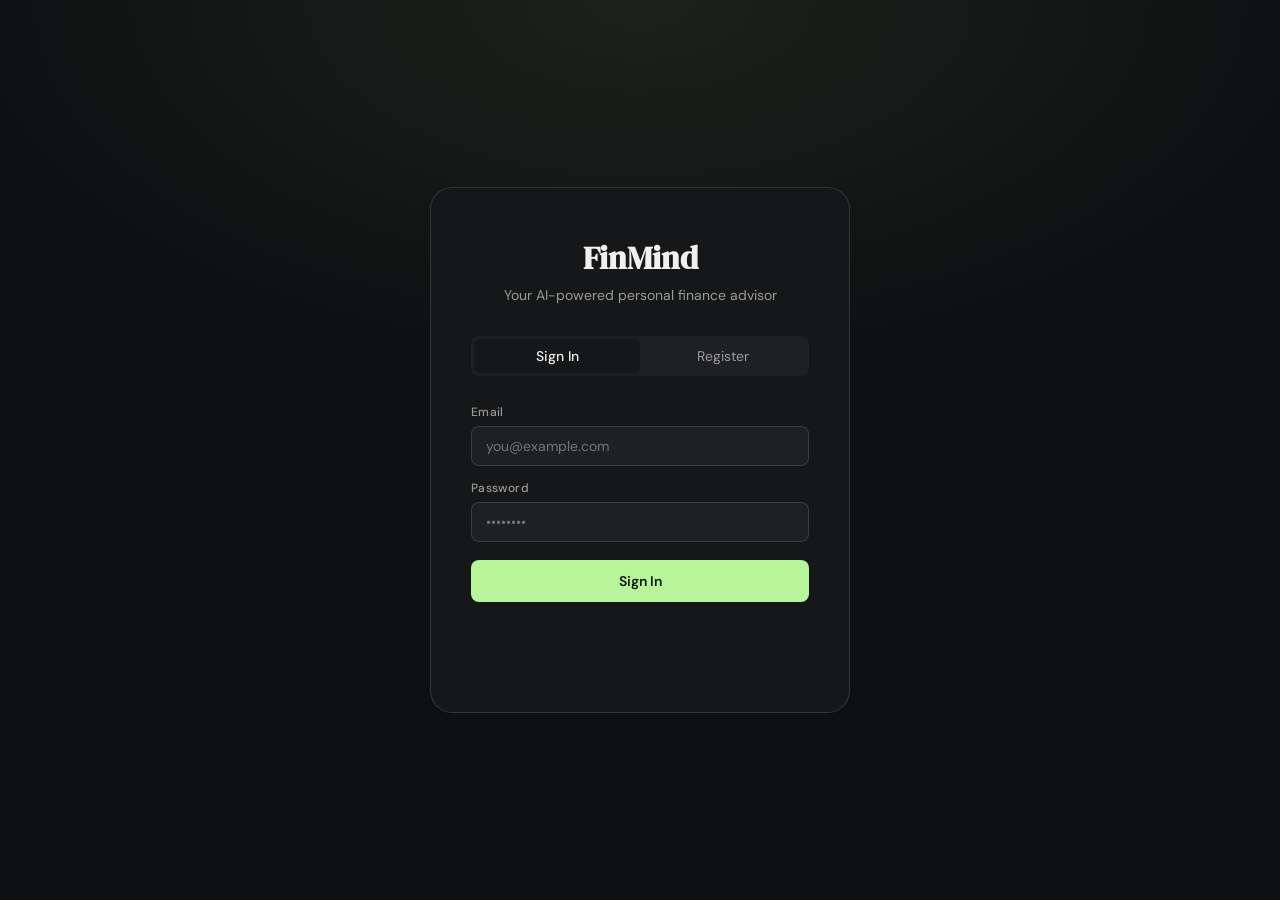
==== FinMind.html @ e47257cd "Add files via upload FinMind" ====
<!DOCTYPE html>
<html lang="en">
<head>
<meta charset="UTF-8"/>
<meta name="viewport" content="width=device-width,initial-scale=1.0"/>
<title>FinMind — AI Finance Advisor</title>
<link href="https://fonts.googleapis.com/css2?family=DM+Serif+Display&family=DM+Sans:wght@300;400;500;600&display=swap" rel="stylesheet"/>
<link rel="stylesheet" href="FinMind.css"/>

</head>
<body>

<!-- ── AUTH ── -->
<div id="auth-screen">
  <div class="auth-card">
    <h1>FinMind</h1>
    <p>Your AI-powered personal finance advisor</p>
    <div class="tab-row">
      <button class="tab-btn active" onclick="switchTab('login')">Sign In</button>
      <button class="tab-btn" onclick="switchTab('register')">Register</button>
    </div>
    <div id="login-form">
      <div class="field"><label>Email</label><input type="email" id="login-email" placeholder="you@example.com"/></div>
      <div class="field"><label>Password</label><input type="password" id="login-pass" placeholder="••••••••"/></div>
      <button class="btn-primary" onclick="doLogin()">Sign In</button>
    </div>
    <div id="register-form" style="display:none">
      <div class="field"><label>Full Name</label><input type="text" id="reg-name" placeholder="Your Name"/></div>
      <div class="field"><label>Email</label><input type="email" id="reg-email" placeholder="you@example.com"/></div>
      <div class="field"><label>Password</label><input type="password" id="reg-pass" placeholder="Min 6 characters"/></div>
      <button class="btn-primary" onclick="doRegister()">Create Account</button>
    </div>
    <p class="auth-msg" id="auth-msg"></p>
  </div>
</div>

<!-- ── INCOME SETUP OVERLAY ── -->
<div id="income-setup">
  <div class="setup-card">
    <span class="step-tag" id="setup-tag">GETTING STARTED</span>
    <h2 id="setup-title">What's your monthly income?</h2>
    <p class="sub" id="setup-sub">This is the foundation of your budget. FinMind will use this to track how much you've spent and how much you have left each month.</p>
    <div class="income-input-wrap">
      <span class="income-currency-tag" id="setup-cur-tag">UGX</span>
      <input type="number" id="setup-income-val" placeholder="e.g. 2,500,000" min="1" step="1"/>
    </div>
    <p class="setup-err" id="setup-err"></p>
    <p style="font-size:12px;color:var(--text3);margin-bottom:12px;text-align:left">Income source (optional)</p>
    <div class="income-sources">
      <div class="src-chip" onclick="toggleSrc(this)">💼 Salary</div>
      <div class="src-chip" onclick="toggleSrc(this)">💻 Freelance</div>
      <div class="src-chip" onclick="toggleSrc(this)">🏪 Business</div>
      <div class="src-chip" onclick="toggleSrc(this)">📈 Investments</div>
      <div class="src-chip" onclick="toggleSrc(this)">🎓 Stipend</div>
      <div class="src-chip" onclick="toggleSrc(this)">🤝 Side Hustle</div>
    </div>
    <button class="btn-setup" onclick="saveIncome()">Set My Monthly Income →</button>
    <button class="btn-skip" id="setup-skip-btn" onclick="skipIncome()">Skip for now</button>
  </div>
</div>

<!-- ── CURRENCY MODAL ── -->
<div class="modal-overlay" id="currency-modal">
  <div class="modal">
    <div class="modal-head"><h2>Choose Your Currency</h2><p>All amounts across the app will update instantly</p></div>
    <div class="modal-search"><input type="text" id="currency-search" placeholder="Search currency or country..." oninput="filterCurrencies()"/></div>
    <div class="currency-list" id="currency-list"></div>
    <div class="modal-foot">
      <button class="btn-cancel" onclick="closeCurrencyModal()">Cancel</button>
      <button class="btn-save" onclick="saveCurrency()">Apply</button>
    </div>
  </div>
</div>

<!-- ── MAIN APP ── -->
<div id="app">
  <header>
    <div class="logo">FinMind</div>
    <nav class="nav">
      <button class="nav-btn active" onclick="showPage('dashboard',this)">Dashboard</button>
      <button class="nav-btn" onclick="showPage('transactions',this)">Transactions</button>
      <button class="nav-btn" onclick="showPage('budget',this)">Budget</button>
      <button class="nav-btn" onclick="showPage('ai',this)">AI Advisor</button>
    </nav>
    <div class="header-right">
      <div class="currency-badge" onclick="openCurrencyModal()" title="Change currency">
        <span class="sym" id="header-currency-sym">UGX</span>
        <span style="font-size:11px">▾</span>
      </div>
      <div class="user-pill">
        <div class="avatar" id="user-avatar">?</div>
        <span class="user-name" id="user-display">User</span>
        <button id="logout-btn" onclick="doLogout()">Sign out</button>
      </div>
    </div>
  </header>
  <main>

    <!-- DASHBOARD -->
    <div class="page active" id="page-dashboard">
      <div class="page-title">Overview</div>
      <div class="page-sub" id="dash-greeting">Welcome back!</div>

      <!-- Income banner -->
      <div id="income-banner-set" class="income-banner" style="display:none">
        <div class="income-banner-left">
          <div class="income-icon">💰</div>
          <div>
            <div class="income-label">Monthly Income</div>
            <div class="income-value" id="banner-income-val">—</div>
            <div class="income-source-tag" id="banner-income-src"></div>
          </div>
        </div>
        <div class="income-banner-right">
          <div class="income-remaining">
            <div class="income-remaining-label">Remaining this month</div>
            <div class="income-remaining-val ok" id="banner-remaining">—</div>
          </div>
          <button class="edit-income-btn" onclick="openEditIncome()">✏️ Edit Income</button>
        </div>
      </div>
      <div id="income-banner-missing" class="no-income-banner" style="display:none">
        <p>💡 Set your monthly income to get personalized budgeting advice</p>
        <button onclick="openEditIncome()">Set Income</button>
      </div>

      <div class="stats-grid">
        <div class="stat-card">
          <div class="stat-label">Balance</div>
          <div class="stat-value green" id="stat-balance">—</div>
          <div class="stat-change">Income − Expenses</div>
        </div>
        <div class="stat-card">
          <div class="stat-label">Total Expenses</div>
          <div class="stat-value red" id="stat-expense">—</div>
          <div class="stat-change" id="stat-expense-count">0 transactions</div>
        </div>
        <div class="stat-card">
          <div class="stat-label">Savings Rate</div>
          <div class="stat-value yellow" id="stat-savings">0%</div>
          <div class="stat-change">Of monthly income</div>
        </div>
        <div class="stat-card">
          <div class="stat-label">Transactions</div>
          <div class="stat-value" id="stat-txn-count">0</div>
          <div class="stat-change">Total recorded</div>
        </div>
      </div>

      <div class="two-col">
        <div class="card">
          <div class="card-title">Spending by Category</div>
          <div class="bar-chart" id="category-bars"><div class="empty-state">No expense data yet</div></div>
        </div>
        <div class="card">
          <div class="card-title">Recent Transactions</div>
          <div class="txn-list" id="recent-list"><div class="empty-state">No transactions yet</div></div>
        </div>
      </div>
    </div>

    <!-- TRANSACTIONS -->
    <div class="page" id="page-transactions">
      <div class="page-title">Transactions</div>
      <div class="page-sub">Record your expenses (your income is set separately)</div>
      <div class="txn-form-card">
        <div class="form-row">
          <div class="form-group"><label>Description</label><input type="text" id="txn-desc" placeholder="e.g. Grocery shopping"/></div>
          <div class="form-group"><label>Amount (<span class="cur-label">UGX</span>)</label><input type="number" id="txn-amount" placeholder="0" min="0" step="1"/></div>
          <div class="form-group"><label>Category</label>
            <select id="txn-cat">
              <option>Food</option><option>Transport</option><option>Housing</option>
              <option>Health</option><option>Entertainment</option><option>Shopping</option>
              <option>Education</option><option>Utilities</option><option>Other</option>
            </select>
          </div>
          <div class="form-group"><label>Type</label>
            <select id="txn-type"><option value="expense">Expense</option><option value="income">Other Income</option></select>
          </div>
          <button class="btn-add" onclick="addTransaction()">+ Add</button>
        </div>
      </div>
      <div class="filter-row">
        <span style="font-size:12px;color:var(--text3);">Filter:</span>
        <div class="filter-chip active" onclick="filterTxns('all',this)">All</div>
        <div class="filter-chip" onclick="filterTxns('income',this)">Other Income</div>
        <div class="filter-chip" onclick="filterTxns('expense',this)">Expenses</div>
      </div>
      <div class="card">
        <table class="txn-table">
          <thead><tr><th>Description</th><th>Category</th><th>Type</th><th>Amount</th><th>Date</th><th></th></tr></thead>
          <tbody id="txn-tbody"><tr><td colspan="6" style="text-align:center;color:var(--text3);padding:32px">No transactions yet</td></tr></tbody>
        </table>
      </div>
    </div>

    <!-- BUDGET -->
    <div class="page" id="page-budget">
      <div class="page-title">Budget Goals</div>
      <div class="page-sub">Set monthly spending limits per category</div>
      <div class="card" style="margin-bottom:24px;max-width:500px">
        <div class="card-title">Set Budget Limit</div>
        <div style="display:flex;gap:10px;align-items:flex-end">
          <div class="form-group" style="flex:1"><label>Category</label>
            <select id="budget-cat">
              <option>Food</option><option>Transport</option><option>Housing</option>
              <option>Health</option><option>Entertainment</option><option>Shopping</option>
              <option>Education</option><option>Utilities</option><option>Other</option>
            </select>
          </div>
          <div class="form-group" style="flex:1"><label>Monthly Limit (<span class="cur-label">UGX</span>)</label>
            <input type="number" id="budget-limit" placeholder="e.g. 500000" min="1"/>
          </div>
          <button class="btn-add" onclick="setBudget()">Set</button>
        </div>
      </div>
      <div class="budget-grid" id="budget-grid">
        <div style="color:var(--text3);font-size:13px;grid-column:1/-1">No budgets set yet.</div>
      </div>
    </div>

    <!-- AI -->
    <div class="page" id="page-ai">
      <div class="page-title">AI Advisor</div>
      <div class="page-sub">Personalized financial advice powered by Claude AI</div>
      <div class="chat-layout">
        <div class="chat-main">
          <div class="chat-messages" id="chat-messages">
            <div class="msg ai">
              <div class="msg-bubble">👋 Hi! I'm your FinMind AI Advisor. I have access to your real financial data — your income, expenses, savings rate, and budget status — and I'll give you advice based on your actual numbers. Ask me anything!</div>
              <div class="msg-time">Now</div>
            </div>
          </div>
          <div class="chat-input-row">
            <input type="text" id="chat-input" placeholder="Ask your AI advisor..." onkeydown="if(event.key==='Enter')sendChat()"/>
            <button class="send-btn" id="send-btn" onclick="sendChat()">Send</button>
          </div>
        </div>
        <div class="chat-sidebar">
          <div class="card" style="padding:16px">
            <div class="card-title" style="margin-bottom:12px">Quick Questions</div>
            <div class="quick-btns">
              <button class="quick-btn" onclick="askQuick(this)">How is my spending this month?</button>
              <button class="quick-btn" onclick="askQuick(this)">Where am I overspending?</button>
              <button class="quick-btn" onclick="askQuick(this)">Give me tips to save more</button>
              <button class="quick-btn" onclick="askQuick(this)">Am I on track with my budgets?</button>
              <button class="quick-btn" onclick="askQuick(this)">What's my financial health score?</button>
              <button class="quick-btn" onclick="askQuick(this)">How much should I be saving?</button>
            </div>
          </div>
          <div class="card" style="padding:16px">
            <div class="card-title" style="margin-bottom:8px;font-size:13px">Your Summary</div>
            <div id="ai-summary" style="font-size:12px;color:var(--text2);line-height:1.8">Loading...</div>
          </div>
        </div>
      </div>
    </div>
  </main>
</div>
<script src="FinMind.js"></script>
</body>
</html>
---- FinMind.css ----
:root{
  --bg:#0e0f11;--bg2:#161719;--bg3:#1e2023;
  --border:rgba(255,255,255,0.07);--border2:rgba(255,255,255,0.13);
  --text:#f0f0ee;--text2:#9a9a96;--text3:#5e5e5a;
  --accent:#b8f59a;--accent2:#7ee35a;--accent-dim:rgba(184,245,154,0.12);
  --danger:#f97066;--danger-dim:rgba(249,112,102,0.12);
  --warn:#fbbf24;--info:#7eb8f7;--radius:14px;--radius-sm:8px;
}
*{box-sizing:border-box;margin:0;padding:0;}
body{font-family:'DM Sans',sans-serif;background:var(--bg);color:var(--text);min-height:100vh;}

/* ── AUTH ── */
#auth-screen{min-height:100vh;display:flex;align-items:center;justify-content:center;background:radial-gradient(ellipse 80% 60% at 50% 0%,rgba(184,245,154,0.08) 0%,transparent 70%);}
.auth-card{width:420px;background:var(--bg2);border:1px solid var(--border2);border-radius:22px;padding:48px 40px;text-align:center;}
.auth-card h1{font-family:'DM Serif Display',serif;font-size:32px;margin-bottom:6px;}
.auth-card>p{color:var(--text2);font-size:14px;margin-bottom:32px;}
.tab-row{display:flex;background:var(--bg3);border-radius:var(--radius-sm);padding:3px;margin-bottom:28px;}
.tab-btn{flex:1;padding:8px;border:none;background:transparent;color:var(--text2);font-family:inherit;font-size:14px;border-radius:6px;cursor:pointer;transition:all .2s;}
.tab-btn.active{background:var(--bg2);color:var(--text);font-weight:500;}
.field{margin-bottom:14px;text-align:left;}
.field label{display:block;font-size:12px;color:var(--text2);margin-bottom:6px;font-weight:500;letter-spacing:.03em;}
.field input{width:100%;background:var(--bg3);border:1px solid var(--border2);border-radius:var(--radius-sm);color:var(--text);font-family:inherit;font-size:14px;padding:10px 14px;outline:none;transition:border-color .2s;}
.field input:focus{border-color:var(--accent);}
.btn-primary{width:100%;padding:12px;background:var(--accent);color:#0e1a09;font-family:inherit;font-size:14px;font-weight:600;border:none;border-radius:var(--radius-sm);cursor:pointer;transition:opacity .2s;margin-top:4px;}
.btn-primary:hover{opacity:.88;}
.auth-msg{margin-top:12px;font-size:13px;color:var(--danger);min-height:18px;}

/* ── INCOME SETUP OVERLAY ── */
#income-setup{display:none;position:fixed;inset:0;background:rgba(0,0,0,0.85);z-index:2000;align-items:center;justify-content:center;backdrop-filter:blur(4px);}
#income-setup.open{display:flex;}
.setup-card{width:460px;background:var(--bg2);border:1px solid var(--border2);border-radius:24px;padding:44px 40px;text-align:center;}
.setup-card .step-tag{display:inline-block;background:var(--accent-dim);color:var(--accent);font-size:11px;font-weight:600;letter-spacing:.08em;padding:4px 12px;border-radius:20px;margin-bottom:20px;}
.setup-card h2{font-family:'DM Serif Display',serif;font-size:26px;margin-bottom:10px;}
.setup-card .sub{color:var(--text2);font-size:14px;line-height:1.6;margin-bottom:28px;}
.income-input-wrap{position:relative;margin-bottom:10px;}
.income-currency-tag{position:absolute;left:14px;top:50%;transform:translateY(-50%);font-size:13px;font-weight:600;color:var(--accent);pointer-events:none;}
.income-input-wrap input{width:100%;background:var(--bg3);border:1px solid var(--border2);border-radius:var(--radius-sm);color:var(--text);font-family:'DM Sans',sans-serif;font-size:20px;font-weight:300;padding:14px 14px 14px 58px;outline:none;transition:border-color .2s;}
.income-input-wrap input:focus{border-color:var(--accent);}
.income-sources{display:flex;flex-wrap:wrap;gap:8px;justify-content:center;margin:18px 0 24px;}
.src-chip{padding:7px 14px;background:var(--bg3);border:1px solid var(--border);border-radius:20px;font-size:12px;color:var(--text2);cursor:pointer;transition:all .2s;}
.src-chip.active{background:var(--accent-dim);border-color:var(--accent);color:var(--accent);}
.setup-note{font-size:12px;color:var(--text3);margin-bottom:20px;}
.btn-setup{width:100%;padding:14px;background:var(--accent);color:#0e1a09;font-family:inherit;font-size:15px;font-weight:600;border:none;border-radius:var(--radius-sm);cursor:pointer;transition:opacity .2s;}
.btn-setup:hover{opacity:.88;}
.btn-skip{background:none;border:none;color:var(--text3);font-family:inherit;font-size:13px;cursor:pointer;margin-top:14px;display:block;width:100%;transition:color .2s;}
.btn-skip:hover{color:var(--text2);}
.setup-err{font-size:13px;color:var(--danger);margin-bottom:10px;min-height:18px;}

/* ── APP SHELL ── */
#app{display:none;flex-direction:column;min-height:100vh;}
header{display:flex;align-items:center;justify-content:space-between;padding:0 32px;height:60px;border-bottom:1px solid var(--border);background:var(--bg);position:sticky;top:0;z-index:100;}
.logo{font-family:'DM Serif Display',serif;font-size:22px;color:var(--accent);}
.nav{display:flex;gap:4px;}
.nav-btn{padding:7px 16px;border-radius:var(--radius-sm);border:none;background:transparent;color:var(--text2);font-family:inherit;font-size:13px;cursor:pointer;transition:all .2s;}
.nav-btn.active,.nav-btn:hover{background:var(--bg3);color:var(--text);}
.nav-btn.active{color:var(--accent);}
.header-right{display:flex;align-items:center;gap:10px;}
.currency-badge{display:flex;align-items:center;gap:6px;background:var(--bg3);border:1px solid var(--border2);border-radius:20px;padding:5px 12px;cursor:pointer;transition:all .2s;font-size:13px;color:var(--text2);}
.currency-badge:hover{border-color:var(--accent);color:var(--accent);}
.currency-badge .sym{font-size:15px;font-weight:600;color:var(--accent);}
.user-pill{display:flex;align-items:center;gap:8px;background:var(--bg3);border-radius:20px;padding:6px 14px 6px 10px;}
.avatar{width:26px;height:26px;border-radius:50%;background:var(--accent-dim);border:1px solid var(--accent);display:flex;align-items:center;justify-content:center;font-size:11px;font-weight:600;color:var(--accent);}
.user-name{font-size:13px;color:var(--text2);}
#logout-btn{background:none;border:none;color:var(--text3);font-size:12px;cursor:pointer;margin-left:4px;transition:color .2s;}
#logout-btn:hover{color:var(--danger);}
main{flex:1;padding:32px;max-width:1200px;margin:0 auto;width:100%;}

/* ── MODALS ── */
.modal-overlay{display:none;position:fixed;inset:0;background:rgba(0,0,0,0.7);z-index:1000;align-items:center;justify-content:center;}
.modal-overlay.open{display:flex;}
.modal{background:var(--bg2);border:1px solid var(--border2);border-radius:20px;width:480px;max-height:80vh;display:flex;flex-direction:column;overflow:hidden;}
.modal-head{padding:22px 24px 16px;border-bottom:1px solid var(--border);}
.modal-head h2{font-size:18px;font-weight:500;margin-bottom:4px;}
.modal-head p{font-size:13px;color:var(--text2);}
.modal-search{padding:14px 20px;border-bottom:1px solid var(--border);}
.modal-search input{width:100%;background:var(--bg3);border:1px solid var(--border2);border-radius:var(--radius-sm);color:var(--text);font-family:inherit;font-size:14px;padding:9px 14px;outline:none;}
.modal-search input:focus{border-color:var(--accent);}
.currency-list{overflow-y:auto;flex:1;padding:8px;}
.currency-opt{display:flex;align-items:center;gap:12px;padding:11px 14px;border-radius:var(--radius-sm);cursor:pointer;transition:background .15s;}
.currency-opt:hover{background:var(--bg3);}
.currency-opt.selected{background:var(--accent-dim);border:1px solid rgba(184,245,154,0.25);}
.c-sym{width:40px;text-align:center;font-size:16px;flex-shrink:0;}
.c-info{flex:1;}
.c-code{font-size:13px;font-weight:500;color:var(--text);}
.c-name{font-size:12px;color:var(--text3);}
.c-check{color:var(--accent);font-size:16px;opacity:0;}
.currency-opt.selected .c-check{opacity:1;}
.modal-foot{padding:16px 20px;border-top:1px solid var(--border);display:flex;justify-content:flex-end;gap:10px;}
.btn-cancel{background:transparent;border:1px solid var(--border2);color:var(--text2);font-family:inherit;font-size:13px;padding:9px 20px;border-radius:var(--radius-sm);cursor:pointer;}
.btn-save{background:var(--accent);color:#0e1a09;border:none;font-family:inherit;font-size:13px;font-weight:600;padding:9px 22px;border-radius:var(--radius-sm);cursor:pointer;}
::-webkit-scrollbar{width:5px;}
::-webkit-scrollbar-track{background:transparent;}
::-webkit-scrollbar-thumb{background:var(--bg3);border-radius:3px;}

/* ── PAGES ── */
.page{display:none;}
.page.active{display:block;}
.page-title{font-family:'DM Serif Display',serif;font-size:28px;margin-bottom:6px;}
.page-sub{color:var(--text2);font-size:14px;margin-bottom:28px;}

/* ── INCOME BANNER ── */
.income-banner{background:var(--bg2);border:1px solid var(--border);border-radius:var(--radius);padding:18px 24px;margin-bottom:20px;display:flex;align-items:center;justify-content:space-between;gap:16px;}
.income-banner-left{display:flex;align-items:center;gap:14px;}
.income-icon{width:42px;height:42px;border-radius:10px;background:var(--accent-dim);display:flex;align-items:center;justify-content:center;font-size:20px;flex-shrink:0;}
.income-label{font-size:12px;color:var(--text3);text-transform:uppercase;letter-spacing:.06em;margin-bottom:3px;}
.income-value{font-size:22px;font-weight:300;color:var(--accent2);}
.income-source-tag{display:inline-block;background:var(--bg3);border-radius:20px;font-size:11px;color:var(--text3);padding:2px 10px;margin-top:4px;}
.income-banner-right{display:flex;align-items:center;gap:10px;flex-shrink:0;}
.income-remaining{text-align:right;}
.income-remaining-label{font-size:11px;color:var(--text3);margin-bottom:2px;}
.income-remaining-val{font-size:18px;font-weight:400;}
.income-remaining-val.ok{color:var(--accent2);}
.income-remaining-val.warn{color:var(--warn);}
.income-remaining-val.danger{color:var(--danger);}
.edit-income-btn{background:var(--bg3);border:1px solid var(--border2);color:var(--text2);font-family:inherit;font-size:12px;padding:7px 14px;border-radius:var(--radius-sm);cursor:pointer;transition:all .2s;white-space:nowrap;}
.edit-income-btn:hover{border-color:var(--accent);color:var(--accent);}
.no-income-banner{background:var(--accent-dim);border:1px solid rgba(184,245,154,0.25);border-radius:var(--radius);padding:16px 22px;margin-bottom:20px;display:flex;align-items:center;justify-content:space-between;}
.no-income-banner p{font-size:14px;color:var(--accent);}
.no-income-banner button{background:var(--accent);color:#0e1a09;border:none;font-family:inherit;font-size:13px;font-weight:600;padding:8px 18px;border-radius:var(--radius-sm);cursor:pointer;}

/* ── STATS ── */
.stats-grid{display:grid;grid-template-columns:repeat(4,1fr);gap:16px;margin-bottom:28px;}
.stat-card{background:var(--bg2);border:1px solid var(--border);border-radius:var(--radius);padding:20px 22px;}
.stat-label{font-size:12px;color:var(--text3);text-transform:uppercase;letter-spacing:.06em;margin-bottom:10px;}
.stat-value{font-size:22px;font-weight:300;color:var(--text);}
.stat-value.green{color:var(--accent2);}
.stat-value.red{color:var(--danger);}
.stat-value.yellow{color:var(--warn);}
.stat-change{font-size:12px;color:var(--text3);margin-top:4px;}
.two-col{display:grid;grid-template-columns:1fr 340px;gap:20px;}
.card{background:var(--bg2);border:1px solid var(--border);border-radius:var(--radius);padding:22px 24px;}
.card-title{font-size:15px;font-weight:500;margin-bottom:18px;}
.bar-chart{display:flex;flex-direction:column;gap:10px;}
.bar-row{display:flex;align-items:center;gap:10px;}
.bar-row .label{width:90px;color:var(--text2);text-align:right;flex-shrink:0;font-size:12px;}
.bar-track{flex:1;background:var(--bg3);border-radius:4px;height:8px;overflow:hidden;}
.bar-fill{height:100%;border-radius:4px;transition:width .6s ease;}
.bar-row .amt{width:110px;text-align:right;color:var(--text2);font-size:12px;flex-shrink:0;}
.txn-list{display:flex;flex-direction:column;gap:8px;}
.txn-item{display:flex;align-items:center;gap:12px;padding:10px 12px;background:var(--bg3);border-radius:var(--radius-sm);}
.txn-icon{width:34px;height:34px;border-radius:8px;display:flex;align-items:center;justify-content:center;font-size:16px;flex-shrink:0;}
.txn-info{flex:1;min-width:0;}
.txn-name{font-size:13px;font-weight:500;white-space:nowrap;overflow:hidden;text-overflow:ellipsis;}
.txn-date{font-size:11px;color:var(--text3);}
.txn-amount{font-size:14px;font-weight:500;flex-shrink:0;}
.txn-amount.inc{color:var(--accent2);}
.txn-amount.exp{color:var(--danger);}
.empty-state{text-align:center;color:var(--text3);font-size:13px;padding:32px 0;}

/* ── TRANSACTIONS ── */
.txn-form-card{background:var(--bg2);border:1px solid var(--border);border-radius:var(--radius);padding:24px;margin-bottom:24px;}
.form-row{display:grid;grid-template-columns:1fr 1fr 1fr 1fr auto;gap:12px;align-items:end;}
.form-group label{display:block;font-size:12px;color:var(--text2);margin-bottom:6px;font-weight:500;}
.form-group input,.form-group select{width:100%;background:var(--bg3);border:1px solid var(--border2);border-radius:var(--radius-sm);color:var(--text);font-family:inherit;font-size:13px;padding:9px 12px;outline:none;transition:border-color .2s;}
.form-group input:focus,.form-group select:focus{border-color:var(--accent);}
.form-group select option{background:var(--bg3);}
.btn-add{background:var(--accent);color:#0e1a09;border:none;border-radius:var(--radius-sm);font-family:inherit;font-size:13px;font-weight:600;padding:10px 20px;cursor:pointer;white-space:nowrap;}
.filter-row{display:flex;gap:10px;margin-bottom:16px;flex-wrap:wrap;align-items:center;}
.filter-chip{padding:6px 14px;background:var(--bg3);border:1px solid var(--border);border-radius:20px;font-size:12px;color:var(--text2);cursor:pointer;transition:all .2s;}
.filter-chip.active{background:var(--accent-dim);border-color:var(--accent);color:var(--accent);}
.txn-table{width:100%;border-collapse:collapse;}
.txn-table th{font-size:11px;color:var(--text3);text-transform:uppercase;letter-spacing:.06em;padding:0 14px 12px;text-align:left;border-bottom:1px solid var(--border);}
.txn-table td{padding:12px 14px;font-size:13px;border-bottom:1px solid var(--border);color:var(--text);}
.txn-table tr:last-child td{border-bottom:none;}
.txn-table tr:hover td{background:var(--bg3);}
.badge{display:inline-block;padding:3px 10px;border-radius:20px;font-size:11px;font-weight:500;}
.badge.income{background:var(--accent-dim);color:var(--accent2);}
.badge.expense{background:var(--danger-dim);color:var(--danger);}
.del-btn{background:none;border:none;color:var(--text3);cursor:pointer;font-size:16px;transition:color .2s;padding:2px 6px;}
.del-btn:hover{color:var(--danger);}

/* ── BUDGET ── */
.budget-grid{display:grid;grid-template-columns:repeat(3,1fr);gap:16px;margin-bottom:24px;}
.budget-card{background:var(--bg2);border:1px solid var(--border);border-radius:var(--radius);padding:20px;}
.budget-cat{font-size:14px;font-weight:500;margin-bottom:4px;}
.budget-nums{font-size:12px;color:var(--text3);margin-bottom:10px;}
.progress-track{width:100%;height:6px;background:var(--bg3);border-radius:3px;overflow:hidden;margin-bottom:6px;}
.progress-fill{height:100%;border-radius:3px;transition:width .5s ease;}
.progress-pct{font-size:11px;color:var(--text3);}

/* ── AI CHAT ── */
.chat-layout{display:grid;grid-template-columns:1fr 280px;gap:20px;height:calc(100vh - 200px);}
.chat-main{display:flex;flex-direction:column;background:var(--bg2);border:1px solid var(--border);border-radius:var(--radius);overflow:hidden;}
.chat-messages{flex:1;overflow-y:auto;padding:24px;display:flex;flex-direction:column;gap:16px;}
.msg{max-width:85%;}
.msg.user{align-self:flex-end;}
.msg.ai{align-self:flex-start;}
.msg-bubble{padding:12px 16px;border-radius:14px;font-size:14px;line-height:1.6;}
.msg.user .msg-bubble{background:var(--accent-dim);border:1px solid rgba(184,245,154,0.2);border-bottom-right-radius:4px;}
.msg.ai .msg-bubble{background:var(--bg3);border:1px solid var(--border);border-bottom-left-radius:4px;}
.msg-time{font-size:10px;color:var(--text3);margin-top:4px;text-align:right;}
.msg.ai .msg-time{text-align:left;}
.chat-input-row{display:flex;gap:10px;padding:16px 20px;border-top:1px solid var(--border);}
.chat-input-row input{flex:1;background:var(--bg3);border:1px solid var(--border2);border-radius:var(--radius-sm);color:var(--text);font-family:inherit;font-size:14px;padding:10px 14px;outline:none;}
.chat-input-row input:focus{border-color:var(--accent);}
.send-btn{background:var(--accent);color:#0e1a09;border:none;border-radius:var(--radius-sm);font-family:inherit;font-size:13px;font-weight:600;padding:10px 18px;cursor:pointer;}
.send-btn:disabled{opacity:.4;cursor:not-allowed;}
.chat-sidebar{display:flex;flex-direction:column;gap:14px;}
.quick-btns{display:flex;flex-direction:column;gap:8px;}
.quick-btn{background:var(--bg2);border:1px solid var(--border);border-radius:var(--radius-sm);color:var(--text2);font-family:inherit;font-size:12px;padding:10px 12px;cursor:pointer;text-align:left;transition:all .2s;line-height:1.4;}
.quick-btn:hover{border-color:var(--accent);color:var(--accent);background:var(--accent-dim);}
.typing-dot{display:inline-block;width:6px;height:6px;background:var(--text3);border-radius:50%;animation:blink 1s infinite;}
.typing-dot:nth-child(2){animation-delay:.2s;}
.typing-dot:nth-child(3){animation-delay:.4s;}
@keyframes blink{0%,80%,100%{opacity:.2}40%{opacity:1}}
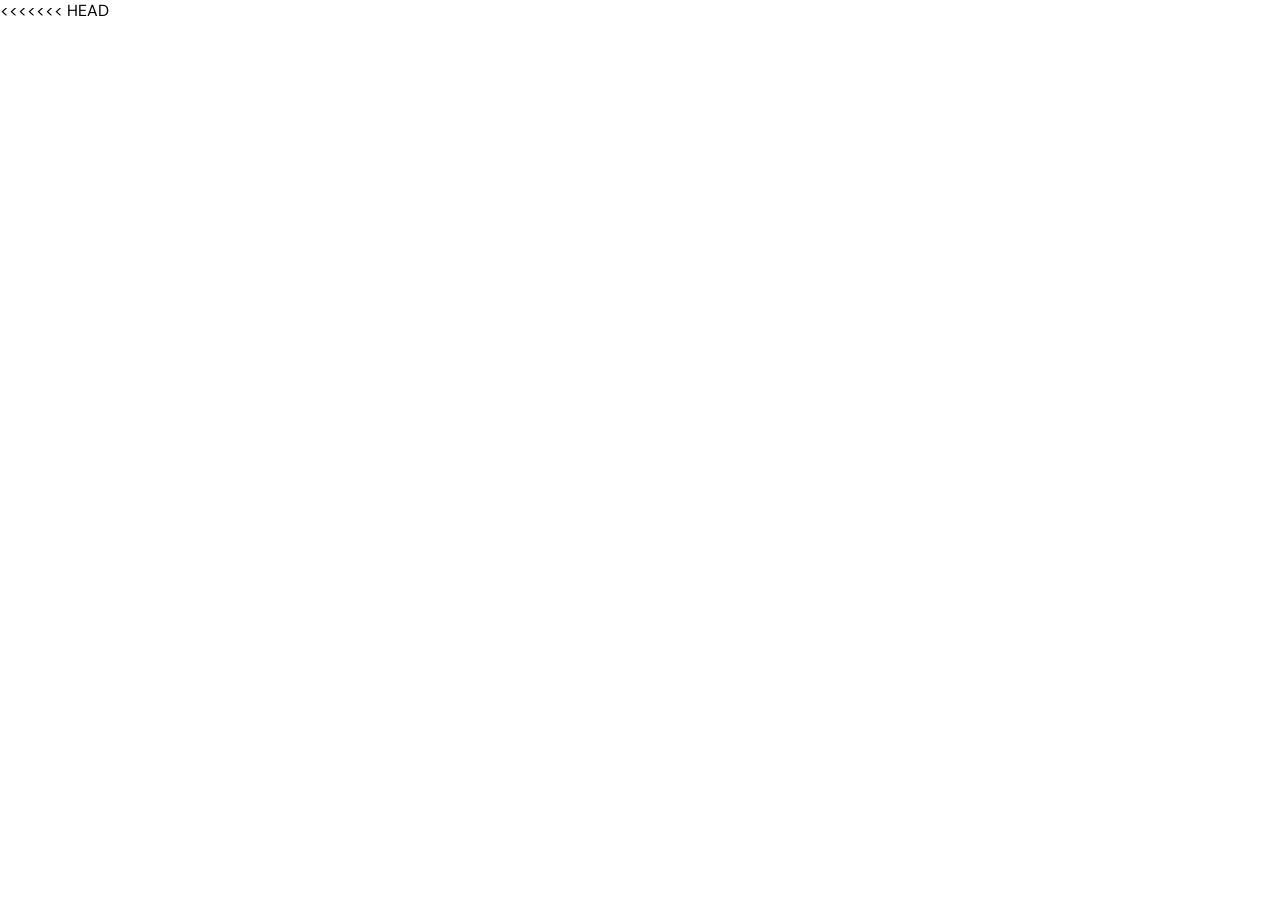
==== commit d8fc784b: "Update FinMind project files (API key removed)" ====
--- a/FinMind.html
+++ b/FinMind.html
@@ -11,7 +11,11 @@
 <body>
 
 <!-- ── AUTH ── -->
+<<<<<<< HEAD
+<div id="auth-screen" style="display:none;">
+=======
 <div id="auth-screen">
+>>>>>>> e47257cd32d8fe16978f8184b245dd29d1a7e4c9
   <div class="auth-card">
     <h1>FinMind</h1>
     <p>Your AI-powered personal finance advisor</p>
@@ -222,7 +226,11 @@
     <!-- AI -->
     <div class="page" id="page-ai">
       <div class="page-title">AI Advisor</div>
+<<<<<<< HEAD
+      <div class="page-sub">Personalized financial advice powered by NVIDIA Nemotron AI</div>
+=======
       <div class="page-sub">Personalized financial advice powered by Claude AI</div>
+>>>>>>> e47257cd32d8fe16978f8184b245dd29d1a7e4c9
       <div class="chat-layout">
         <div class="chat-main">
           <div class="chat-messages" id="chat-messages">
--- a/FinMind.css
+++ b/FinMind.css
@@ -1,205 +1,412 @@
-:root{
-  --bg:#0e0f11;--bg2:#161719;--bg3:#1e2023;
-  --border:rgba(255,255,255,0.07);--border2:rgba(255,255,255,0.13);
-  --text:#f0f0ee;--text2:#9a9a96;--text3:#5e5e5a;
-  --accent:#b8f59a;--accent2:#7ee35a;--accent-dim:rgba(184,245,154,0.12);
-  --danger:#f97066;--danger-dim:rgba(249,112,102,0.12);
-  --warn:#fbbf24;--info:#7eb8f7;--radius:14px;--radius-sm:8px;
-}
-*{box-sizing:border-box;margin:0;padding:0;}
-body{font-family:'DM Sans',sans-serif;background:var(--bg);color:var(--text);min-height:100vh;}
-
-/* ── AUTH ── */
-#auth-screen{min-height:100vh;display:flex;align-items:center;justify-content:center;background:radial-gradient(ellipse 80% 60% at 50% 0%,rgba(184,245,154,0.08) 0%,transparent 70%);}
-.auth-card{width:420px;background:var(--bg2);border:1px solid var(--border2);border-radius:22px;padding:48px 40px;text-align:center;}
-.auth-card h1{font-family:'DM Serif Display',serif;font-size:32px;margin-bottom:6px;}
-.auth-card>p{color:var(--text2);font-size:14px;margin-bottom:32px;}
-.tab-row{display:flex;background:var(--bg3);border-radius:var(--radius-sm);padding:3px;margin-bottom:28px;}
-.tab-btn{flex:1;padding:8px;border:none;background:transparent;color:var(--text2);font-family:inherit;font-size:14px;border-radius:6px;cursor:pointer;transition:all .2s;}
-.tab-btn.active{background:var(--bg2);color:var(--text);font-weight:500;}
-.field{margin-bottom:14px;text-align:left;}
-.field label{display:block;font-size:12px;color:var(--text2);margin-bottom:6px;font-weight:500;letter-spacing:.03em;}
-.field input{width:100%;background:var(--bg3);border:1px solid var(--border2);border-radius:var(--radius-sm);color:var(--text);font-family:inherit;font-size:14px;padding:10px 14px;outline:none;transition:border-color .2s;}
-.field input:focus{border-color:var(--accent);}
-.btn-primary{width:100%;padding:12px;background:var(--accent);color:#0e1a09;font-family:inherit;font-size:14px;font-weight:600;border:none;border-radius:var(--radius-sm);cursor:pointer;transition:opacity .2s;margin-top:4px;}
-.btn-primary:hover{opacity:.88;}
-.auth-msg{margin-top:12px;font-size:13px;color:var(--danger);min-height:18px;}
-
-/* ── INCOME SETUP OVERLAY ── */
-#income-setup{display:none;position:fixed;inset:0;background:rgba(0,0,0,0.85);z-index:2000;align-items:center;justify-content:center;backdrop-filter:blur(4px);}
-#income-setup.open{display:flex;}
-.setup-card{width:460px;background:var(--bg2);border:1px solid var(--border2);border-radius:24px;padding:44px 40px;text-align:center;}
-.setup-card .step-tag{display:inline-block;background:var(--accent-dim);color:var(--accent);font-size:11px;font-weight:600;letter-spacing:.08em;padding:4px 12px;border-radius:20px;margin-bottom:20px;}
-.setup-card h2{font-family:'DM Serif Display',serif;font-size:26px;margin-bottom:10px;}
-.setup-card .sub{color:var(--text2);font-size:14px;line-height:1.6;margin-bottom:28px;}
-.income-input-wrap{position:relative;margin-bottom:10px;}
-.income-currency-tag{position:absolute;left:14px;top:50%;transform:translateY(-50%);font-size:13px;font-weight:600;color:var(--accent);pointer-events:none;}
-.income-input-wrap input{width:100%;background:var(--bg3);border:1px solid var(--border2);border-radius:var(--radius-sm);color:var(--text);font-family:'DM Sans',sans-serif;font-size:20px;font-weight:300;padding:14px 14px 14px 58px;outline:none;transition:border-color .2s;}
-.income-input-wrap input:focus{border-color:var(--accent);}
-.income-sources{display:flex;flex-wrap:wrap;gap:8px;justify-content:center;margin:18px 0 24px;}
-.src-chip{padding:7px 14px;background:var(--bg3);border:1px solid var(--border);border-radius:20px;font-size:12px;color:var(--text2);cursor:pointer;transition:all .2s;}
-.src-chip.active{background:var(--accent-dim);border-color:var(--accent);color:var(--accent);}
-.setup-note{font-size:12px;color:var(--text3);margin-bottom:20px;}
-.btn-setup{width:100%;padding:14px;background:var(--accent);color:#0e1a09;font-family:inherit;font-size:15px;font-weight:600;border:none;border-radius:var(--radius-sm);cursor:pointer;transition:opacity .2s;}
-.btn-setup:hover{opacity:.88;}
-.btn-skip{background:none;border:none;color:var(--text3);font-family:inherit;font-size:13px;cursor:pointer;margin-top:14px;display:block;width:100%;transition:color .2s;}
-.btn-skip:hover{color:var(--text2);}
-.setup-err{font-size:13px;color:var(--danger);margin-bottom:10px;min-height:18px;}
-
-/* ── APP SHELL ── */
-#app{display:none;flex-direction:column;min-height:100vh;}
-header{display:flex;align-items:center;justify-content:space-between;padding:0 32px;height:60px;border-bottom:1px solid var(--border);background:var(--bg);position:sticky;top:0;z-index:100;}
-.logo{font-family:'DM Serif Display',serif;font-size:22px;color:var(--accent);}
-.nav{display:flex;gap:4px;}
-.nav-btn{padding:7px 16px;border-radius:var(--radius-sm);border:none;background:transparent;color:var(--text2);font-family:inherit;font-size:13px;cursor:pointer;transition:all .2s;}
-.nav-btn.active,.nav-btn:hover{background:var(--bg3);color:var(--text);}
-.nav-btn.active{color:var(--accent);}
-.header-right{display:flex;align-items:center;gap:10px;}
-.currency-badge{display:flex;align-items:center;gap:6px;background:var(--bg3);border:1px solid var(--border2);border-radius:20px;padding:5px 12px;cursor:pointer;transition:all .2s;font-size:13px;color:var(--text2);}
-.currency-badge:hover{border-color:var(--accent);color:var(--accent);}
-.currency-badge .sym{font-size:15px;font-weight:600;color:var(--accent);}
-.user-pill{display:flex;align-items:center;gap:8px;background:var(--bg3);border-radius:20px;padding:6px 14px 6px 10px;}
-.avatar{width:26px;height:26px;border-radius:50%;background:var(--accent-dim);border:1px solid var(--accent);display:flex;align-items:center;justify-content:center;font-size:11px;font-weight:600;color:var(--accent);}
-.user-name{font-size:13px;color:var(--text2);}
-#logout-btn{background:none;border:none;color:var(--text3);font-size:12px;cursor:pointer;margin-left:4px;transition:color .2s;}
-#logout-btn:hover{color:var(--danger);}
-main{flex:1;padding:32px;max-width:1200px;margin:0 auto;width:100%;}
-
-/* ── MODALS ── */
-.modal-overlay{display:none;position:fixed;inset:0;background:rgba(0,0,0,0.7);z-index:1000;align-items:center;justify-content:center;}
-.modal-overlay.open{display:flex;}
-.modal{background:var(--bg2);border:1px solid var(--border2);border-radius:20px;width:480px;max-height:80vh;display:flex;flex-direction:column;overflow:hidden;}
-.modal-head{padding:22px 24px 16px;border-bottom:1px solid var(--border);}
-.modal-head h2{font-size:18px;font-weight:500;margin-bottom:4px;}
-.modal-head p{font-size:13px;color:var(--text2);}
-.modal-search{padding:14px 20px;border-bottom:1px solid var(--border);}
-.modal-search input{width:100%;background:var(--bg3);border:1px solid var(--border2);border-radius:var(--radius-sm);color:var(--text);font-family:inherit;font-size:14px;padding:9px 14px;outline:none;}
-.modal-search input:focus{border-color:var(--accent);}
-.currency-list{overflow-y:auto;flex:1;padding:8px;}
-.currency-opt{display:flex;align-items:center;gap:12px;padding:11px 14px;border-radius:var(--radius-sm);cursor:pointer;transition:background .15s;}
-.currency-opt:hover{background:var(--bg3);}
-.currency-opt.selected{background:var(--accent-dim);border:1px solid rgba(184,245,154,0.25);}
-.c-sym{width:40px;text-align:center;font-size:16px;flex-shrink:0;}
-.c-info{flex:1;}
-.c-code{font-size:13px;font-weight:500;color:var(--text);}
-.c-name{font-size:12px;color:var(--text3);}
-.c-check{color:var(--accent);font-size:16px;opacity:0;}
-.currency-opt.selected .c-check{opacity:1;}
-.modal-foot{padding:16px 20px;border-top:1px solid var(--border);display:flex;justify-content:flex-end;gap:10px;}
-.btn-cancel{background:transparent;border:1px solid var(--border2);color:var(--text2);font-family:inherit;font-size:13px;padding:9px 20px;border-radius:var(--radius-sm);cursor:pointer;}
-.btn-save{background:var(--accent);color:#0e1a09;border:none;font-family:inherit;font-size:13px;font-weight:600;padding:9px 22px;border-radius:var(--radius-sm);cursor:pointer;}
-::-webkit-scrollbar{width:5px;}
-::-webkit-scrollbar-track{background:transparent;}
-::-webkit-scrollbar-thumb{background:var(--bg3);border-radius:3px;}
-
-/* ── PAGES ── */
-.page{display:none;}
-.page.active{display:block;}
-.page-title{font-family:'DM Serif Display',serif;font-size:28px;margin-bottom:6px;}
-.page-sub{color:var(--text2);font-size:14px;margin-bottom:28px;}
-
-/* ── INCOME BANNER ── */
-.income-banner{background:var(--bg2);border:1px solid var(--border);border-radius:var(--radius);padding:18px 24px;margin-bottom:20px;display:flex;align-items:center;justify-content:space-between;gap:16px;}
-.income-banner-left{display:flex;align-items:center;gap:14px;}
-.income-icon{width:42px;height:42px;border-radius:10px;background:var(--accent-dim);display:flex;align-items:center;justify-content:center;font-size:20px;flex-shrink:0;}
-.income-label{font-size:12px;color:var(--text3);text-transform:uppercase;letter-spacing:.06em;margin-bottom:3px;}
-.income-value{font-size:22px;font-weight:300;color:var(--accent2);}
-.income-source-tag{display:inline-block;background:var(--bg3);border-radius:20px;font-size:11px;color:var(--text3);padding:2px 10px;margin-top:4px;}
-.income-banner-right{display:flex;align-items:center;gap:10px;flex-shrink:0;}
-.income-remaining{text-align:right;}
-.income-remaining-label{font-size:11px;color:var(--text3);margin-bottom:2px;}
-.income-remaining-val{font-size:18px;font-weight:400;}
-.income-remaining-val.ok{color:var(--accent2);}
-.income-remaining-val.warn{color:var(--warn);}
-.income-remaining-val.danger{color:var(--danger);}
-.edit-income-btn{background:var(--bg3);border:1px solid var(--border2);color:var(--text2);font-family:inherit;font-size:12px;padding:7px 14px;border-radius:var(--radius-sm);cursor:pointer;transition:all .2s;white-space:nowrap;}
-.edit-income-btn:hover{border-color:var(--accent);color:var(--accent);}
-.no-income-banner{background:var(--accent-dim);border:1px solid rgba(184,245,154,0.25);border-radius:var(--radius);padding:16px 22px;margin-bottom:20px;display:flex;align-items:center;justify-content:space-between;}
-.no-income-banner p{font-size:14px;color:var(--accent);}
-.no-income-banner button{background:var(--accent);color:#0e1a09;border:none;font-family:inherit;font-size:13px;font-weight:600;padding:8px 18px;border-radius:var(--radius-sm);cursor:pointer;}
-
-/* ── STATS ── */
-.stats-grid{display:grid;grid-template-columns:repeat(4,1fr);gap:16px;margin-bottom:28px;}
-.stat-card{background:var(--bg2);border:1px solid var(--border);border-radius:var(--radius);padding:20px 22px;}
-.stat-label{font-size:12px;color:var(--text3);text-transform:uppercase;letter-spacing:.06em;margin-bottom:10px;}
-.stat-value{font-size:22px;font-weight:300;color:var(--text);}
-.stat-value.green{color:var(--accent2);}
-.stat-value.red{color:var(--danger);}
-.stat-value.yellow{color:var(--warn);}
-.stat-change{font-size:12px;color:var(--text3);margin-top:4px;}
-.two-col{display:grid;grid-template-columns:1fr 340px;gap:20px;}
-.card{background:var(--bg2);border:1px solid var(--border);border-radius:var(--radius);padding:22px 24px;}
-.card-title{font-size:15px;font-weight:500;margin-bottom:18px;}
-.bar-chart{display:flex;flex-direction:column;gap:10px;}
-.bar-row{display:flex;align-items:center;gap:10px;}
-.bar-row .label{width:90px;color:var(--text2);text-align:right;flex-shrink:0;font-size:12px;}
-.bar-track{flex:1;background:var(--bg3);border-radius:4px;height:8px;overflow:hidden;}
-.bar-fill{height:100%;border-radius:4px;transition:width .6s ease;}
-.bar-row .amt{width:110px;text-align:right;color:var(--text2);font-size:12px;flex-shrink:0;}
-.txn-list{display:flex;flex-direction:column;gap:8px;}
-.txn-item{display:flex;align-items:center;gap:12px;padding:10px 12px;background:var(--bg3);border-radius:var(--radius-sm);}
-.txn-icon{width:34px;height:34px;border-radius:8px;display:flex;align-items:center;justify-content:center;font-size:16px;flex-shrink:0;}
-.txn-info{flex:1;min-width:0;}
-.txn-name{font-size:13px;font-weight:500;white-space:nowrap;overflow:hidden;text-overflow:ellipsis;}
-.txn-date{font-size:11px;color:var(--text3);}
-.txn-amount{font-size:14px;font-weight:500;flex-shrink:0;}
-.txn-amount.inc{color:var(--accent2);}
-.txn-amount.exp{color:var(--danger);}
-.empty-state{text-align:center;color:var(--text3);font-size:13px;padding:32px 0;}
-
-/* ── TRANSACTIONS ── */
-.txn-form-card{background:var(--bg2);border:1px solid var(--border);border-radius:var(--radius);padding:24px;margin-bottom:24px;}
-.form-row{display:grid;grid-template-columns:1fr 1fr 1fr 1fr auto;gap:12px;align-items:end;}
-.form-group label{display:block;font-size:12px;color:var(--text2);margin-bottom:6px;font-weight:500;}
-.form-group input,.form-group select{width:100%;background:var(--bg3);border:1px solid var(--border2);border-radius:var(--radius-sm);color:var(--text);font-family:inherit;font-size:13px;padding:9px 12px;outline:none;transition:border-color .2s;}
-.form-group input:focus,.form-group select:focus{border-color:var(--accent);}
-.form-group select option{background:var(--bg3);}
-.btn-add{background:var(--accent);color:#0e1a09;border:none;border-radius:var(--radius-sm);font-family:inherit;font-size:13px;font-weight:600;padding:10px 20px;cursor:pointer;white-space:nowrap;}
-.filter-row{display:flex;gap:10px;margin-bottom:16px;flex-wrap:wrap;align-items:center;}
-.filter-chip{padding:6px 14px;background:var(--bg3);border:1px solid var(--border);border-radius:20px;font-size:12px;color:var(--text2);cursor:pointer;transition:all .2s;}
-.filter-chip.active{background:var(--accent-dim);border-color:var(--accent);color:var(--accent);}
-.txn-table{width:100%;border-collapse:collapse;}
-.txn-table th{font-size:11px;color:var(--text3);text-transform:uppercase;letter-spacing:.06em;padding:0 14px 12px;text-align:left;border-bottom:1px solid var(--border);}
-.txn-table td{padding:12px 14px;font-size:13px;border-bottom:1px solid var(--border);color:var(--text);}
-.txn-table tr:last-child td{border-bottom:none;}
-.txn-table tr:hover td{background:var(--bg3);}
-.badge{display:inline-block;padding:3px 10px;border-radius:20px;font-size:11px;font-weight:500;}
-.badge.income{background:var(--accent-dim);color:var(--accent2);}
-.badge.expense{background:var(--danger-dim);color:var(--danger);}
-.del-btn{background:none;border:none;color:var(--text3);cursor:pointer;font-size:16px;transition:color .2s;padding:2px 6px;}
-.del-btn:hover{color:var(--danger);}
-
-/* ── BUDGET ── */
-.budget-grid{display:grid;grid-template-columns:repeat(3,1fr);gap:16px;margin-bottom:24px;}
-.budget-card{background:var(--bg2);border:1px solid var(--border);border-radius:var(--radius);padding:20px;}
-.budget-cat{font-size:14px;font-weight:500;margin-bottom:4px;}
-.budget-nums{font-size:12px;color:var(--text3);margin-bottom:10px;}
-.progress-track{width:100%;height:6px;background:var(--bg3);border-radius:3px;overflow:hidden;margin-bottom:6px;}
-.progress-fill{height:100%;border-radius:3px;transition:width .5s ease;}
-.progress-pct{font-size:11px;color:var(--text3);}
-
-/* ── AI CHAT ── */
-.chat-layout{display:grid;grid-template-columns:1fr 280px;gap:20px;height:calc(100vh - 200px);}
-.chat-main{display:flex;flex-direction:column;background:var(--bg2);border:1px solid var(--border);border-radius:var(--radius);overflow:hidden;}
-.chat-messages{flex:1;overflow-y:auto;padding:24px;display:flex;flex-direction:column;gap:16px;}
-.msg{max-width:85%;}
-.msg.user{align-self:flex-end;}
-.msg.ai{align-self:flex-start;}
-.msg-bubble{padding:12px 16px;border-radius:14px;font-size:14px;line-height:1.6;}
-.msg.user .msg-bubble{background:var(--accent-dim);border:1px solid rgba(184,245,154,0.2);border-bottom-right-radius:4px;}
-.msg.ai .msg-bubble{background:var(--bg3);border:1px solid var(--border);border-bottom-left-radius:4px;}
-.msg-time{font-size:10px;color:var(--text3);margin-top:4px;text-align:right;}
-.msg.ai .msg-time{text-align:left;}
-.chat-input-row{display:flex;gap:10px;padding:16px 20px;border-top:1px solid var(--border);}
-.chat-input-row input{flex:1;background:var(--bg3);border:1px solid var(--border2);border-radius:var(--radius-sm);color:var(--text);font-family:inherit;font-size:14px;padding:10px 14px;outline:none;}
-.chat-input-row input:focus{border-color:var(--accent);}
-.send-btn{background:var(--accent);color:#0e1a09;border:none;border-radius:var(--radius-sm);font-family:inherit;font-size:13px;font-weight:600;padding:10px 18px;cursor:pointer;}
-.send-btn:disabled{opacity:.4;cursor:not-allowed;}
-.chat-sidebar{display:flex;flex-direction:column;gap:14px;}
-.quick-btns{display:flex;flex-direction:column;gap:8px;}
-.quick-btn{background:var(--bg2);border:1px solid var(--border);border-radius:var(--radius-sm);color:var(--text2);font-family:inherit;font-size:12px;padding:10px 12px;cursor:pointer;text-align:left;transition:all .2s;line-height:1.4;}
-.quick-btn:hover{border-color:var(--accent);color:var(--accent);background:var(--accent-dim);}
-.typing-dot{display:inline-block;width:6px;height:6px;background:var(--text3);border-radius:50%;animation:blink 1s infinite;}
-.typing-dot:nth-child(2){animation-delay:.2s;}
-.typing-dot:nth-child(3){animation-delay:.4s;}
+<<<<<<< HEAD
+:root{
+  --bg:#0e0f11;--bg2:#161719;--bg3:#1e2023;
+  --border:rgba(255,255,255,0.07);--border2:rgba(255,255,255,0.13);
+  --text:#f0f0ee;--text2:#9a9a96;--text3:#5e5e5a;
+  --accent:#b8f59a;--accent2:#7ee35a;--accent-dim:rgba(184,245,154,0.12);
+  --danger:#f97066;--danger-dim:rgba(249,112,102,0.12);
+  --warn:#fbbf24;--info:#7eb8f7;--radius:14px;--radius-sm:8px;
+}
+*{box-sizing:border-box;margin:0;padding:0;}
+body{font-family:'DM Sans',sans-serif;background:var(--bg);color:var(--text);min-height:100vh;}
+
+/* ── AUTH ── */
+#auth-screen{min-height:100vh;display:flex;align-items:center;justify-content:center;background:radial-gradient(ellipse 80% 60% at 50% 0%,rgba(184,245,154,0.08) 0%,transparent 70%);}
+.auth-card{width:420px;background:var(--bg2);border:1px solid var(--border2);border-radius:22px;padding:48px 40px;text-align:center;}
+.auth-card h1{font-family:'DM Serif Display',serif;font-size:32px;margin-bottom:6px;}
+.auth-card>p{color:var(--text2);font-size:14px;margin-bottom:32px;}
+.tab-row{display:flex;background:var(--bg3);border-radius:var(--radius-sm);padding:3px;margin-bottom:28px;}
+.tab-btn{flex:1;padding:8px;border:none;background:transparent;color:var(--text2);font-family:inherit;font-size:14px;border-radius:6px;cursor:pointer;transition:all .2s;}
+.tab-btn.active{background:var(--bg2);color:var(--text);font-weight:500;}
+.field{margin-bottom:14px;text-align:left;}
+.field label{display:block;font-size:12px;color:var(--text2);margin-bottom:6px;font-weight:500;letter-spacing:.03em;}
+.field input{width:100%;background:var(--bg3);border:1px solid var(--border2);border-radius:var(--radius-sm);color:var(--text);font-family:inherit;font-size:14px;padding:10px 14px;outline:none;transition:border-color .2s;}
+.field input:focus{border-color:var(--accent);}
+.btn-primary{width:100%;padding:12px;background:var(--accent);color:#0e1a09;font-family:inherit;font-size:14px;font-weight:600;border:none;border-radius:var(--radius-sm);cursor:pointer;transition:opacity .2s;margin-top:4px;}
+.btn-primary:hover{opacity:.88;}
+.auth-msg{margin-top:12px;font-size:13px;color:var(--danger);min-height:18px;}
+
+/* ── INCOME SETUP OVERLAY ── */
+#income-setup{display:none;position:fixed;inset:0;background:rgba(0,0,0,0.85);z-index:2000;align-items:center;justify-content:center;backdrop-filter:blur(4px);}
+#income-setup.open{display:flex;}
+.setup-card{width:460px;background:var(--bg2);border:1px solid var(--border2);border-radius:24px;padding:44px 40px;text-align:center;}
+.setup-card .step-tag{display:inline-block;background:var(--accent-dim);color:var(--accent);font-size:11px;font-weight:600;letter-spacing:.08em;padding:4px 12px;border-radius:20px;margin-bottom:20px;}
+.setup-card h2{font-family:'DM Serif Display',serif;font-size:26px;margin-bottom:10px;}
+.setup-card .sub{color:var(--text2);font-size:14px;line-height:1.6;margin-bottom:28px;}
+.income-input-wrap{position:relative;margin-bottom:10px;}
+.income-currency-tag{position:absolute;left:14px;top:50%;transform:translateY(-50%);font-size:13px;font-weight:600;color:var(--accent);pointer-events:none;}
+.income-input-wrap input{width:100%;background:var(--bg3);border:1px solid var(--border2);border-radius:var(--radius-sm);color:var(--text);font-family:'DM Sans',sans-serif;font-size:20px;font-weight:300;padding:14px 14px 14px 58px;outline:none;transition:border-color .2s;}
+.income-input-wrap input:focus{border-color:var(--accent);}
+.income-sources{display:flex;flex-wrap:wrap;gap:8px;justify-content:center;margin:18px 0 24px;}
+.src-chip{padding:7px 14px;background:var(--bg3);border:1px solid var(--border);border-radius:20px;font-size:12px;color:var(--text2);cursor:pointer;transition:all .2s;}
+.src-chip.active{background:var(--accent-dim);border-color:var(--accent);color:var(--accent);}
+.setup-note{font-size:12px;color:var(--text3);margin-bottom:20px;}
+.btn-setup{width:100%;padding:14px;background:var(--accent);color:#0e1a09;font-family:inherit;font-size:15px;font-weight:600;border:none;border-radius:var(--radius-sm);cursor:pointer;transition:opacity .2s;}
+.btn-setup:hover{opacity:.88;}
+.btn-skip{background:none;border:none;color:var(--text3);font-family:inherit;font-size:13px;cursor:pointer;margin-top:14px;display:block;width:100%;transition:color .2s;}
+.btn-skip:hover{color:var(--text2);}
+.setup-err{font-size:13px;color:var(--danger);margin-bottom:10px;min-height:18px;}
+
+/* ── APP SHELL ── */
+#app{display:none;flex-direction:column;min-height:100vh;}
+header{display:flex;align-items:center;justify-content:space-between;padding:0 32px;height:60px;border-bottom:1px solid var(--border);background:var(--bg);position:sticky;top:0;z-index:100;}
+.logo{font-family:'DM Serif Display',serif;font-size:22px;color:var(--accent);}
+.nav{display:flex;gap:4px;}
+.nav-btn{padding:7px 16px;border-radius:var(--radius-sm);border:none;background:transparent;color:var(--text2);font-family:inherit;font-size:13px;cursor:pointer;transition:all .2s;}
+.nav-btn.active,.nav-btn:hover{background:var(--bg3);color:var(--text);}
+.nav-btn.active{color:var(--accent);}
+.header-right{display:flex;align-items:center;gap:10px;}
+.currency-badge{display:flex;align-items:center;gap:6px;background:var(--bg3);border:1px solid var(--border2);border-radius:20px;padding:5px 12px;cursor:pointer;transition:all .2s;font-size:13px;color:var(--text2);}
+.currency-badge:hover{border-color:var(--accent);color:var(--accent);}
+.currency-badge .sym{font-size:15px;font-weight:600;color:var(--accent);}
+.user-pill{display:flex;align-items:center;gap:8px;background:var(--bg3);border-radius:20px;padding:6px 14px 6px 10px;}
+.avatar{width:26px;height:26px;border-radius:50%;background:var(--accent-dim);border:1px solid var(--accent);display:flex;align-items:center;justify-content:center;font-size:11px;font-weight:600;color:var(--accent);}
+.user-name{font-size:13px;color:var(--text2);}
+#logout-btn{background:none;border:none;color:var(--text3);font-size:12px;cursor:pointer;margin-left:4px;transition:color .2s;}
+#logout-btn:hover{color:var(--danger);}
+main{flex:1;padding:32px;max-width:1200px;margin:0 auto;width:100%;}
+
+/* ── MODALS ── */
+.modal-overlay{display:none;position:fixed;inset:0;background:rgba(0,0,0,0.7);z-index:1000;align-items:center;justify-content:center;}
+.modal-overlay.open{display:flex;}
+.modal{background:var(--bg2);border:1px solid var(--border2);border-radius:20px;width:480px;max-height:80vh;display:flex;flex-direction:column;overflow:hidden;}
+.modal-head{padding:22px 24px 16px;border-bottom:1px solid var(--border);}
+.modal-head h2{font-size:18px;font-weight:500;margin-bottom:4px;}
+.modal-head p{font-size:13px;color:var(--text2);}
+.modal-search{padding:14px 20px;border-bottom:1px solid var(--border);}
+.modal-search input{width:100%;background:var(--bg3);border:1px solid var(--border2);border-radius:var(--radius-sm);color:var(--text);font-family:inherit;font-size:14px;padding:9px 14px;outline:none;}
+.modal-search input:focus{border-color:var(--accent);}
+.currency-list{overflow-y:auto;flex:1;padding:8px;}
+.currency-opt{display:flex;align-items:center;gap:12px;padding:11px 14px;border-radius:var(--radius-sm);cursor:pointer;transition:background .15s;}
+.currency-opt:hover{background:var(--bg3);}
+.currency-opt.selected{background:var(--accent-dim);border:1px solid rgba(184,245,154,0.25);}
+.c-sym{width:40px;text-align:center;font-size:16px;flex-shrink:0;}
+.c-info{flex:1;}
+.c-code{font-size:13px;font-weight:500;color:var(--text);}
+.c-name{font-size:12px;color:var(--text3);}
+.c-check{color:var(--accent);font-size:16px;opacity:0;}
+.currency-opt.selected .c-check{opacity:1;}
+.modal-foot{padding:16px 20px;border-top:1px solid var(--border);display:flex;justify-content:flex-end;gap:10px;}
+.btn-cancel{background:transparent;border:1px solid var(--border2);color:var(--text2);font-family:inherit;font-size:13px;padding:9px 20px;border-radius:var(--radius-sm);cursor:pointer;}
+.btn-save{background:var(--accent);color:#0e1a09;border:none;font-family:inherit;font-size:13px;font-weight:600;padding:9px 22px;border-radius:var(--radius-sm);cursor:pointer;}
+::-webkit-scrollbar{width:5px;}
+::-webkit-scrollbar-track{background:transparent;}
+::-webkit-scrollbar-thumb{background:var(--bg3);border-radius:3px;}
+
+/* ── PAGES ── */
+.page{display:none;}
+.page.active{display:block;}
+.page-title{font-family:'DM Serif Display',serif;font-size:28px;margin-bottom:6px;}
+.page-sub{color:var(--text2);font-size:14px;margin-bottom:28px;}
+
+/* ── INCOME BANNER ── */
+.income-banner{background:var(--bg2);border:1px solid var(--border);border-radius:var(--radius);padding:18px 24px;margin-bottom:20px;display:flex;align-items:center;justify-content:space-between;gap:16px;}
+.income-banner-left{display:flex;align-items:center;gap:14px;}
+.income-icon{width:42px;height:42px;border-radius:10px;background:var(--accent-dim);display:flex;align-items:center;justify-content:center;font-size:20px;flex-shrink:0;}
+.income-label{font-size:12px;color:var(--text3);text-transform:uppercase;letter-spacing:.06em;margin-bottom:3px;}
+.income-value{font-size:22px;font-weight:300;color:var(--accent2);}
+.income-source-tag{display:inline-block;background:var(--bg3);border-radius:20px;font-size:11px;color:var(--text3);padding:2px 10px;margin-top:4px;}
+.income-banner-right{display:flex;align-items:center;gap:10px;flex-shrink:0;}
+.income-remaining{text-align:right;}
+.income-remaining-label{font-size:11px;color:var(--text3);margin-bottom:2px;}
+.income-remaining-val{font-size:18px;font-weight:400;}
+.income-remaining-val.ok{color:var(--accent2);}
+.income-remaining-val.warn{color:var(--warn);}
+.income-remaining-val.danger{color:var(--danger);}
+.edit-income-btn{background:var(--bg3);border:1px solid var(--border2);color:var(--text2);font-family:inherit;font-size:12px;padding:7px 14px;border-radius:var(--radius-sm);cursor:pointer;transition:all .2s;white-space:nowrap;}
+.edit-income-btn:hover{border-color:var(--accent);color:var(--accent);}
+.no-income-banner{background:var(--accent-dim);border:1px solid rgba(184,245,154,0.25);border-radius:var(--radius);padding:16px 22px;margin-bottom:20px;display:flex;align-items:center;justify-content:space-between;}
+.no-income-banner p{font-size:14px;color:var(--accent);}
+.no-income-banner button{background:var(--accent);color:#0e1a09;border:none;font-family:inherit;font-size:13px;font-weight:600;padding:8px 18px;border-radius:var(--radius-sm);cursor:pointer;}
+
+/* ── STATS ── */
+.stats-grid{display:grid;grid-template-columns:repeat(4,1fr);gap:16px;margin-bottom:28px;}
+.stat-card{background:var(--bg2);border:1px solid var(--border);border-radius:var(--radius);padding:20px 22px;}
+.stat-label{font-size:12px;color:var(--text3);text-transform:uppercase;letter-spacing:.06em;margin-bottom:10px;}
+.stat-value{font-size:22px;font-weight:300;color:var(--text);}
+.stat-value.green{color:var(--accent2);}
+.stat-value.red{color:var(--danger);}
+.stat-value.yellow{color:var(--warn);}
+.stat-change{font-size:12px;color:var(--text3);margin-top:4px;}
+.two-col{display:grid;grid-template-columns:1fr 340px;gap:20px;}
+.card{background:var(--bg2);border:1px solid var(--border);border-radius:var(--radius);padding:22px 24px;}
+.card-title{font-size:15px;font-weight:500;margin-bottom:18px;}
+.bar-chart{display:flex;flex-direction:column;gap:10px;}
+.bar-row{display:flex;align-items:center;gap:10px;}
+.bar-row .label{width:90px;color:var(--text2);text-align:right;flex-shrink:0;font-size:12px;}
+.bar-track{flex:1;background:var(--bg3);border-radius:4px;height:8px;overflow:hidden;}
+.bar-fill{height:100%;border-radius:4px;transition:width .6s ease;}
+.bar-row .amt{width:110px;text-align:right;color:var(--text2);font-size:12px;flex-shrink:0;}
+.txn-list{display:flex;flex-direction:column;gap:8px;}
+.txn-item{display:flex;align-items:center;gap:12px;padding:10px 12px;background:var(--bg3);border-radius:var(--radius-sm);}
+.txn-icon{width:34px;height:34px;border-radius:8px;display:flex;align-items:center;justify-content:center;font-size:16px;flex-shrink:0;}
+.txn-info{flex:1;min-width:0;}
+.txn-name{font-size:13px;font-weight:500;white-space:nowrap;overflow:hidden;text-overflow:ellipsis;}
+.txn-date{font-size:11px;color:var(--text3);}
+.txn-amount{font-size:14px;font-weight:500;flex-shrink:0;}
+.txn-amount.inc{color:var(--accent2);}
+.txn-amount.exp{color:var(--danger);}
+.empty-state{text-align:center;color:var(--text3);font-size:13px;padding:32px 0;}
+
+/* ── TRANSACTIONS ── */
+.txn-form-card{background:var(--bg2);border:1px solid var(--border);border-radius:var(--radius);padding:24px;margin-bottom:24px;}
+.form-row{display:grid;grid-template-columns:1fr 1fr 1fr 1fr auto;gap:12px;align-items:end;}
+.form-group label{display:block;font-size:12px;color:var(--text2);margin-bottom:6px;font-weight:500;}
+.form-group input,.form-group select{width:100%;background:var(--bg3);border:1px solid var(--border2);border-radius:var(--radius-sm);color:var(--text);font-family:inherit;font-size:13px;padding:9px 12px;outline:none;transition:border-color .2s;}
+.form-group input:focus,.form-group select:focus{border-color:var(--accent);}
+.form-group select option{background:var(--bg3);}
+.btn-add{background:var(--accent);color:#0e1a09;border:none;border-radius:var(--radius-sm);font-family:inherit;font-size:13px;font-weight:600;padding:10px 20px;cursor:pointer;white-space:nowrap;}
+.filter-row{display:flex;gap:10px;margin-bottom:16px;flex-wrap:wrap;align-items:center;}
+.filter-chip{padding:6px 14px;background:var(--bg3);border:1px solid var(--border);border-radius:20px;font-size:12px;color:var(--text2);cursor:pointer;transition:all .2s;}
+.filter-chip.active{background:var(--accent-dim);border-color:var(--accent);color:var(--accent);}
+.txn-table{width:100%;border-collapse:collapse;}
+.txn-table th{font-size:11px;color:var(--text3);text-transform:uppercase;letter-spacing:.06em;padding:0 14px 12px;text-align:left;border-bottom:1px solid var(--border);}
+.txn-table td{padding:12px 14px;font-size:13px;border-bottom:1px solid var(--border);color:var(--text);}
+.txn-table tr:last-child td{border-bottom:none;}
+.txn-table tr:hover td{background:var(--bg3);}
+.badge{display:inline-block;padding:3px 10px;border-radius:20px;font-size:11px;font-weight:500;}
+.badge.income{background:var(--accent-dim);color:var(--accent2);}
+.badge.expense{background:var(--danger-dim);color:var(--danger);}
+.del-btn{background:none;border:none;color:var(--text3);cursor:pointer;font-size:16px;transition:color .2s;padding:2px 6px;}
+.del-btn:hover{color:var(--danger);}
+
+/* ── BUDGET ── */
+.budget-grid{display:grid;grid-template-columns:repeat(3,1fr);gap:16px;margin-bottom:24px;}
+.budget-card{background:var(--bg2);border:1px solid var(--border);border-radius:var(--radius);padding:20px;}
+.budget-cat{font-size:14px;font-weight:500;margin-bottom:4px;}
+.budget-nums{font-size:12px;color:var(--text3);margin-bottom:10px;}
+.progress-track{width:100%;height:6px;background:var(--bg3);border-radius:3px;overflow:hidden;margin-bottom:6px;}
+.progress-fill{height:100%;border-radius:3px;transition:width .5s ease;}
+.progress-pct{font-size:11px;color:var(--text3);}
+
+/* ── AI CHAT ── */
+.chat-layout{display:grid;grid-template-columns:1fr 280px;gap:20px;height:calc(100vh - 200px);}
+.chat-main{display:flex;flex-direction:column;background:var(--bg2);border:1px solid var(--border);border-radius:var(--radius);overflow:hidden;}
+.chat-messages{flex:1;overflow-y:auto;padding:24px;display:flex;flex-direction:column;gap:16px;}
+.msg{max-width:85%;}
+.msg.user{align-self:flex-end;}
+.msg.ai{align-self:flex-start;}
+.msg-bubble{padding:12px 16px;border-radius:14px;font-size:14px;line-height:1.6;}
+.msg.user .msg-bubble{background:var(--accent-dim);border:1px solid rgba(184,245,154,0.2);border-bottom-right-radius:4px;}
+.msg.ai .msg-bubble{background:var(--bg3);border:1px solid var(--border);border-bottom-left-radius:4px;}
+.msg-time{font-size:10px;color:var(--text3);margin-top:4px;text-align:right;}
+.msg.ai .msg-time{text-align:left;}
+.chat-input-row{display:flex;gap:10px;padding:16px 20px;border-top:1px solid var(--border);}
+.chat-input-row input{flex:1;background:var(--bg3);border:1px solid var(--border2);border-radius:var(--radius-sm);color:var(--text);font-family:inherit;font-size:14px;padding:10px 14px;outline:none;}
+.chat-input-row input:focus{border-color:var(--accent);}
+.send-btn{background:var(--accent);color:#0e1a09;border:none;border-radius:var(--radius-sm);font-family:inherit;font-size:13px;font-weight:600;padding:10px 18px;cursor:pointer;}
+.send-btn:disabled{opacity:.4;cursor:not-allowed;}
+.chat-sidebar{display:flex;flex-direction:column;gap:14px;}
+.quick-btns{display:flex;flex-direction:column;gap:8px;}
+.quick-btn{background:var(--bg2);border:1px solid var(--border);border-radius:var(--radius-sm);color:var(--text2);font-family:inherit;font-size:12px;padding:10px 12px;cursor:pointer;text-align:left;transition:all .2s;line-height:1.4;}
+.quick-btn:hover{border-color:var(--accent);color:var(--accent);background:var(--accent-dim);}
+.typing-dot{display:inline-block;width:6px;height:6px;background:var(--text3);border-radius:50%;animation:blink 1s infinite;}
+.typing-dot:nth-child(2){animation-delay:.2s;}
+.typing-dot:nth-child(3){animation-delay:.4s;}
+=======
+:root{
+  --bg:#0e0f11;--bg2:#161719;--bg3:#1e2023;
+  --border:rgba(255,255,255,0.07);--border2:rgba(255,255,255,0.13);
+  --text:#f0f0ee;--text2:#9a9a96;--text3:#5e5e5a;
+  --accent:#b8f59a;--accent2:#7ee35a;--accent-dim:rgba(184,245,154,0.12);
+  --danger:#f97066;--danger-dim:rgba(249,112,102,0.12);
+  --warn:#fbbf24;--info:#7eb8f7;--radius:14px;--radius-sm:8px;
+}
+*{box-sizing:border-box;margin:0;padding:0;}
+body{font-family:'DM Sans',sans-serif;background:var(--bg);color:var(--text);min-height:100vh;}
+
+/* ── AUTH ── */
+#auth-screen{min-height:100vh;display:flex;align-items:center;justify-content:center;background:radial-gradient(ellipse 80% 60% at 50% 0%,rgba(184,245,154,0.08) 0%,transparent 70%);}
+.auth-card{width:420px;background:var(--bg2);border:1px solid var(--border2);border-radius:22px;padding:48px 40px;text-align:center;}
+.auth-card h1{font-family:'DM Serif Display',serif;font-size:32px;margin-bottom:6px;}
+.auth-card>p{color:var(--text2);font-size:14px;margin-bottom:32px;}
+.tab-row{display:flex;background:var(--bg3);border-radius:var(--radius-sm);padding:3px;margin-bottom:28px;}
+.tab-btn{flex:1;padding:8px;border:none;background:transparent;color:var(--text2);font-family:inherit;font-size:14px;border-radius:6px;cursor:pointer;transition:all .2s;}
+.tab-btn.active{background:var(--bg2);color:var(--text);font-weight:500;}
+.field{margin-bottom:14px;text-align:left;}
+.field label{display:block;font-size:12px;color:var(--text2);margin-bottom:6px;font-weight:500;letter-spacing:.03em;}
+.field input{width:100%;background:var(--bg3);border:1px solid var(--border2);border-radius:var(--radius-sm);color:var(--text);font-family:inherit;font-size:14px;padding:10px 14px;outline:none;transition:border-color .2s;}
+.field input:focus{border-color:var(--accent);}
+.btn-primary{width:100%;padding:12px;background:var(--accent);color:#0e1a09;font-family:inherit;font-size:14px;font-weight:600;border:none;border-radius:var(--radius-sm);cursor:pointer;transition:opacity .2s;margin-top:4px;}
+.btn-primary:hover{opacity:.88;}
+.auth-msg{margin-top:12px;font-size:13px;color:var(--danger);min-height:18px;}
+
+/* ── INCOME SETUP OVERLAY ── */
+#income-setup{display:none;position:fixed;inset:0;background:rgba(0,0,0,0.85);z-index:2000;align-items:center;justify-content:center;backdrop-filter:blur(4px);}
+#income-setup.open{display:flex;}
+.setup-card{width:460px;background:var(--bg2);border:1px solid var(--border2);border-radius:24px;padding:44px 40px;text-align:center;}
+.setup-card .step-tag{display:inline-block;background:var(--accent-dim);color:var(--accent);font-size:11px;font-weight:600;letter-spacing:.08em;padding:4px 12px;border-radius:20px;margin-bottom:20px;}
+.setup-card h2{font-family:'DM Serif Display',serif;font-size:26px;margin-bottom:10px;}
+.setup-card .sub{color:var(--text2);font-size:14px;line-height:1.6;margin-bottom:28px;}
+.income-input-wrap{position:relative;margin-bottom:10px;}
+.income-currency-tag{position:absolute;left:14px;top:50%;transform:translateY(-50%);font-size:13px;font-weight:600;color:var(--accent);pointer-events:none;}
+.income-input-wrap input{width:100%;background:var(--bg3);border:1px solid var(--border2);border-radius:var(--radius-sm);color:var(--text);font-family:'DM Sans',sans-serif;font-size:20px;font-weight:300;padding:14px 14px 14px 58px;outline:none;transition:border-color .2s;}
+.income-input-wrap input:focus{border-color:var(--accent);}
+.income-sources{display:flex;flex-wrap:wrap;gap:8px;justify-content:center;margin:18px 0 24px;}
+.src-chip{padding:7px 14px;background:var(--bg3);border:1px solid var(--border);border-radius:20px;font-size:12px;color:var(--text2);cursor:pointer;transition:all .2s;}
+.src-chip.active{background:var(--accent-dim);border-color:var(--accent);color:var(--accent);}
+.setup-note{font-size:12px;color:var(--text3);margin-bottom:20px;}
+.btn-setup{width:100%;padding:14px;background:var(--accent);color:#0e1a09;font-family:inherit;font-size:15px;font-weight:600;border:none;border-radius:var(--radius-sm);cursor:pointer;transition:opacity .2s;}
+.btn-setup:hover{opacity:.88;}
+.btn-skip{background:none;border:none;color:var(--text3);font-family:inherit;font-size:13px;cursor:pointer;margin-top:14px;display:block;width:100%;transition:color .2s;}
+.btn-skip:hover{color:var(--text2);}
+.setup-err{font-size:13px;color:var(--danger);margin-bottom:10px;min-height:18px;}
+
+/* ── APP SHELL ── */
+#app{display:none;flex-direction:column;min-height:100vh;}
+header{display:flex;align-items:center;justify-content:space-between;padding:0 32px;height:60px;border-bottom:1px solid var(--border);background:var(--bg);position:sticky;top:0;z-index:100;}
+.logo{font-family:'DM Serif Display',serif;font-size:22px;color:var(--accent);}
+.nav{display:flex;gap:4px;}
+.nav-btn{padding:7px 16px;border-radius:var(--radius-sm);border:none;background:transparent;color:var(--text2);font-family:inherit;font-size:13px;cursor:pointer;transition:all .2s;}
+.nav-btn.active,.nav-btn:hover{background:var(--bg3);color:var(--text);}
+.nav-btn.active{color:var(--accent);}
+.header-right{display:flex;align-items:center;gap:10px;}
+.currency-badge{display:flex;align-items:center;gap:6px;background:var(--bg3);border:1px solid var(--border2);border-radius:20px;padding:5px 12px;cursor:pointer;transition:all .2s;font-size:13px;color:var(--text2);}
+.currency-badge:hover{border-color:var(--accent);color:var(--accent);}
+.currency-badge .sym{font-size:15px;font-weight:600;color:var(--accent);}
+.user-pill{display:flex;align-items:center;gap:8px;background:var(--bg3);border-radius:20px;padding:6px 14px 6px 10px;}
+.avatar{width:26px;height:26px;border-radius:50%;background:var(--accent-dim);border:1px solid var(--accent);display:flex;align-items:center;justify-content:center;font-size:11px;font-weight:600;color:var(--accent);}
+.user-name{font-size:13px;color:var(--text2);}
+#logout-btn{background:none;border:none;color:var(--text3);font-size:12px;cursor:pointer;margin-left:4px;transition:color .2s;}
+#logout-btn:hover{color:var(--danger);}
+main{flex:1;padding:32px;max-width:1200px;margin:0 auto;width:100%;}
+
+/* ── MODALS ── */
+.modal-overlay{display:none;position:fixed;inset:0;background:rgba(0,0,0,0.7);z-index:1000;align-items:center;justify-content:center;}
+.modal-overlay.open{display:flex;}
+.modal{background:var(--bg2);border:1px solid var(--border2);border-radius:20px;width:480px;max-height:80vh;display:flex;flex-direction:column;overflow:hidden;}
+.modal-head{padding:22px 24px 16px;border-bottom:1px solid var(--border);}
+.modal-head h2{font-size:18px;font-weight:500;margin-bottom:4px;}
+.modal-head p{font-size:13px;color:var(--text2);}
+.modal-search{padding:14px 20px;border-bottom:1px solid var(--border);}
+.modal-search input{width:100%;background:var(--bg3);border:1px solid var(--border2);border-radius:var(--radius-sm);color:var(--text);font-family:inherit;font-size:14px;padding:9px 14px;outline:none;}
+.modal-search input:focus{border-color:var(--accent);}
+.currency-list{overflow-y:auto;flex:1;padding:8px;}
+.currency-opt{display:flex;align-items:center;gap:12px;padding:11px 14px;border-radius:var(--radius-sm);cursor:pointer;transition:background .15s;}
+.currency-opt:hover{background:var(--bg3);}
+.currency-opt.selected{background:var(--accent-dim);border:1px solid rgba(184,245,154,0.25);}
+.c-sym{width:40px;text-align:center;font-size:16px;flex-shrink:0;}
+.c-info{flex:1;}
+.c-code{font-size:13px;font-weight:500;color:var(--text);}
+.c-name{font-size:12px;color:var(--text3);}
+.c-check{color:var(--accent);font-size:16px;opacity:0;}
+.currency-opt.selected .c-check{opacity:1;}
+.modal-foot{padding:16px 20px;border-top:1px solid var(--border);display:flex;justify-content:flex-end;gap:10px;}
+.btn-cancel{background:transparent;border:1px solid var(--border2);color:var(--text2);font-family:inherit;font-size:13px;padding:9px 20px;border-radius:var(--radius-sm);cursor:pointer;}
+.btn-save{background:var(--accent);color:#0e1a09;border:none;font-family:inherit;font-size:13px;font-weight:600;padding:9px 22px;border-radius:var(--radius-sm);cursor:pointer;}
+::-webkit-scrollbar{width:5px;}
+::-webkit-scrollbar-track{background:transparent;}
+::-webkit-scrollbar-thumb{background:var(--bg3);border-radius:3px;}
+
+/* ── PAGES ── */
+.page{display:none;}
+.page.active{display:block;}
+.page-title{font-family:'DM Serif Display',serif;font-size:28px;margin-bottom:6px;}
+.page-sub{color:var(--text2);font-size:14px;margin-bottom:28px;}
+
+/* ── INCOME BANNER ── */
+.income-banner{background:var(--bg2);border:1px solid var(--border);border-radius:var(--radius);padding:18px 24px;margin-bottom:20px;display:flex;align-items:center;justify-content:space-between;gap:16px;}
+.income-banner-left{display:flex;align-items:center;gap:14px;}
+.income-icon{width:42px;height:42px;border-radius:10px;background:var(--accent-dim);display:flex;align-items:center;justify-content:center;font-size:20px;flex-shrink:0;}
+.income-label{font-size:12px;color:var(--text3);text-transform:uppercase;letter-spacing:.06em;margin-bottom:3px;}
+.income-value{font-size:22px;font-weight:300;color:var(--accent2);}
+.income-source-tag{display:inline-block;background:var(--bg3);border-radius:20px;font-size:11px;color:var(--text3);padding:2px 10px;margin-top:4px;}
+.income-banner-right{display:flex;align-items:center;gap:10px;flex-shrink:0;}
+.income-remaining{text-align:right;}
+.income-remaining-label{font-size:11px;color:var(--text3);margin-bottom:2px;}
+.income-remaining-val{font-size:18px;font-weight:400;}
+.income-remaining-val.ok{color:var(--accent2);}
+.income-remaining-val.warn{color:var(--warn);}
+.income-remaining-val.danger{color:var(--danger);}
+.edit-income-btn{background:var(--bg3);border:1px solid var(--border2);color:var(--text2);font-family:inherit;font-size:12px;padding:7px 14px;border-radius:var(--radius-sm);cursor:pointer;transition:all .2s;white-space:nowrap;}
+.edit-income-btn:hover{border-color:var(--accent);color:var(--accent);}
+.no-income-banner{background:var(--accent-dim);border:1px solid rgba(184,245,154,0.25);border-radius:var(--radius);padding:16px 22px;margin-bottom:20px;display:flex;align-items:center;justify-content:space-between;}
+.no-income-banner p{font-size:14px;color:var(--accent);}
+.no-income-banner button{background:var(--accent);color:#0e1a09;border:none;font-family:inherit;font-size:13px;font-weight:600;padding:8px 18px;border-radius:var(--radius-sm);cursor:pointer;}
+
+/* ── STATS ── */
+.stats-grid{display:grid;grid-template-columns:repeat(4,1fr);gap:16px;margin-bottom:28px;}
+.stat-card{background:var(--bg2);border:1px solid var(--border);border-radius:var(--radius);padding:20px 22px;}
+.stat-label{font-size:12px;color:var(--text3);text-transform:uppercase;letter-spacing:.06em;margin-bottom:10px;}
+.stat-value{font-size:22px;font-weight:300;color:var(--text);}
+.stat-value.green{color:var(--accent2);}
+.stat-value.red{color:var(--danger);}
+.stat-value.yellow{color:var(--warn);}
+.stat-change{font-size:12px;color:var(--text3);margin-top:4px;}
+.two-col{display:grid;grid-template-columns:1fr 340px;gap:20px;}
+.card{background:var(--bg2);border:1px solid var(--border);border-radius:var(--radius);padding:22px 24px;}
+.card-title{font-size:15px;font-weight:500;margin-bottom:18px;}
+.bar-chart{display:flex;flex-direction:column;gap:10px;}
+.bar-row{display:flex;align-items:center;gap:10px;}
+.bar-row .label{width:90px;color:var(--text2);text-align:right;flex-shrink:0;font-size:12px;}
+.bar-track{flex:1;background:var(--bg3);border-radius:4px;height:8px;overflow:hidden;}
+.bar-fill{height:100%;border-radius:4px;transition:width .6s ease;}
+.bar-row .amt{width:110px;text-align:right;color:var(--text2);font-size:12px;flex-shrink:0;}
+.txn-list{display:flex;flex-direction:column;gap:8px;}
+.txn-item{display:flex;align-items:center;gap:12px;padding:10px 12px;background:var(--bg3);border-radius:var(--radius-sm);}
+.txn-icon{width:34px;height:34px;border-radius:8px;display:flex;align-items:center;justify-content:center;font-size:16px;flex-shrink:0;}
+.txn-info{flex:1;min-width:0;}
+.txn-name{font-size:13px;font-weight:500;white-space:nowrap;overflow:hidden;text-overflow:ellipsis;}
+.txn-date{font-size:11px;color:var(--text3);}
+.txn-amount{font-size:14px;font-weight:500;flex-shrink:0;}
+.txn-amount.inc{color:var(--accent2);}
+.txn-amount.exp{color:var(--danger);}
+.empty-state{text-align:center;color:var(--text3);font-size:13px;padding:32px 0;}
+
+/* ── TRANSACTIONS ── */
+.txn-form-card{background:var(--bg2);border:1px solid var(--border);border-radius:var(--radius);padding:24px;margin-bottom:24px;}
+.form-row{display:grid;grid-template-columns:1fr 1fr 1fr 1fr auto;gap:12px;align-items:end;}
+.form-group label{display:block;font-size:12px;color:var(--text2);margin-bottom:6px;font-weight:500;}
+.form-group input,.form-group select{width:100%;background:var(--bg3);border:1px solid var(--border2);border-radius:var(--radius-sm);color:var(--text);font-family:inherit;font-size:13px;padding:9px 12px;outline:none;transition:border-color .2s;}
+.form-group input:focus,.form-group select:focus{border-color:var(--accent);}
+.form-group select option{background:var(--bg3);}
+.btn-add{background:var(--accent);color:#0e1a09;border:none;border-radius:var(--radius-sm);font-family:inherit;font-size:13px;font-weight:600;padding:10px 20px;cursor:pointer;white-space:nowrap;}
+.filter-row{display:flex;gap:10px;margin-bottom:16px;flex-wrap:wrap;align-items:center;}
+.filter-chip{padding:6px 14px;background:var(--bg3);border:1px solid var(--border);border-radius:20px;font-size:12px;color:var(--text2);cursor:pointer;transition:all .2s;}
+.filter-chip.active{background:var(--accent-dim);border-color:var(--accent);color:var(--accent);}
+.txn-table{width:100%;border-collapse:collapse;}
+.txn-table th{font-size:11px;color:var(--text3);text-transform:uppercase;letter-spacing:.06em;padding:0 14px 12px;text-align:left;border-bottom:1px solid var(--border);}
+.txn-table td{padding:12px 14px;font-size:13px;border-bottom:1px solid var(--border);color:var(--text);}
+.txn-table tr:last-child td{border-bottom:none;}
+.txn-table tr:hover td{background:var(--bg3);}
+.badge{display:inline-block;padding:3px 10px;border-radius:20px;font-size:11px;font-weight:500;}
+.badge.income{background:var(--accent-dim);color:var(--accent2);}
+.badge.expense{background:var(--danger-dim);color:var(--danger);}
+.del-btn{background:none;border:none;color:var(--text3);cursor:pointer;font-size:16px;transition:color .2s;padding:2px 6px;}
+.del-btn:hover{color:var(--danger);}
+
+/* ── BUDGET ── */
+.budget-grid{display:grid;grid-template-columns:repeat(3,1fr);gap:16px;margin-bottom:24px;}
+.budget-card{background:var(--bg2);border:1px solid var(--border);border-radius:var(--radius);padding:20px;}
+.budget-cat{font-size:14px;font-weight:500;margin-bottom:4px;}
+.budget-nums{font-size:12px;color:var(--text3);margin-bottom:10px;}
+.progress-track{width:100%;height:6px;background:var(--bg3);border-radius:3px;overflow:hidden;margin-bottom:6px;}
+.progress-fill{height:100%;border-radius:3px;transition:width .5s ease;}
+.progress-pct{font-size:11px;color:var(--text3);}
+
+/* ── AI CHAT ── */
+.chat-layout{display:grid;grid-template-columns:1fr 280px;gap:20px;height:calc(100vh - 200px);}
+.chat-main{display:flex;flex-direction:column;background:var(--bg2);border:1px solid var(--border);border-radius:var(--radius);overflow:hidden;}
+.chat-messages{flex:1;overflow-y:auto;padding:24px;display:flex;flex-direction:column;gap:16px;}
+.msg{max-width:85%;}
+.msg.user{align-self:flex-end;}
+.msg.ai{align-self:flex-start;}
+.msg-bubble{padding:12px 16px;border-radius:14px;font-size:14px;line-height:1.6;}
+.msg.user .msg-bubble{background:var(--accent-dim);border:1px solid rgba(184,245,154,0.2);border-bottom-right-radius:4px;}
+.msg.ai .msg-bubble{background:var(--bg3);border:1px solid var(--border);border-bottom-left-radius:4px;}
+.msg-time{font-size:10px;color:var(--text3);margin-top:4px;text-align:right;}
+.msg.ai .msg-time{text-align:left;}
+.chat-input-row{display:flex;gap:10px;padding:16px 20px;border-top:1px solid var(--border);}
+.chat-input-row input{flex:1;background:var(--bg3);border:1px solid var(--border2);border-radius:var(--radius-sm);color:var(--text);font-family:inherit;font-size:14px;padding:10px 14px;outline:none;}
+.chat-input-row input:focus{border-color:var(--accent);}
+.send-btn{background:var(--accent);color:#0e1a09;border:none;border-radius:var(--radius-sm);font-family:inherit;font-size:13px;font-weight:600;padding:10px 18px;cursor:pointer;}
+.send-btn:disabled{opacity:.4;cursor:not-allowed;}
+.chat-sidebar{display:flex;flex-direction:column;gap:14px;}
+.quick-btns{display:flex;flex-direction:column;gap:8px;}
+.quick-btn{background:var(--bg2);border:1px solid var(--border);border-radius:var(--radius-sm);color:var(--text2);font-family:inherit;font-size:12px;padding:10px 12px;cursor:pointer;text-align:left;transition:all .2s;line-height:1.4;}
+.quick-btn:hover{border-color:var(--accent);color:var(--accent);background:var(--accent-dim);}
+.typing-dot{display:inline-block;width:6px;height:6px;background:var(--text3);border-radius:50%;animation:blink 1s infinite;}
+.typing-dot:nth-child(2){animation-delay:.2s;}
+.typing-dot:nth-child(3){animation-delay:.4s;}
+>>>>>>> e47257cd32d8fe16978f8184b245dd29d1a7e4c9
 @keyframes blink{0%,80%,100%{opacity:.2}40%{opacity:1}}
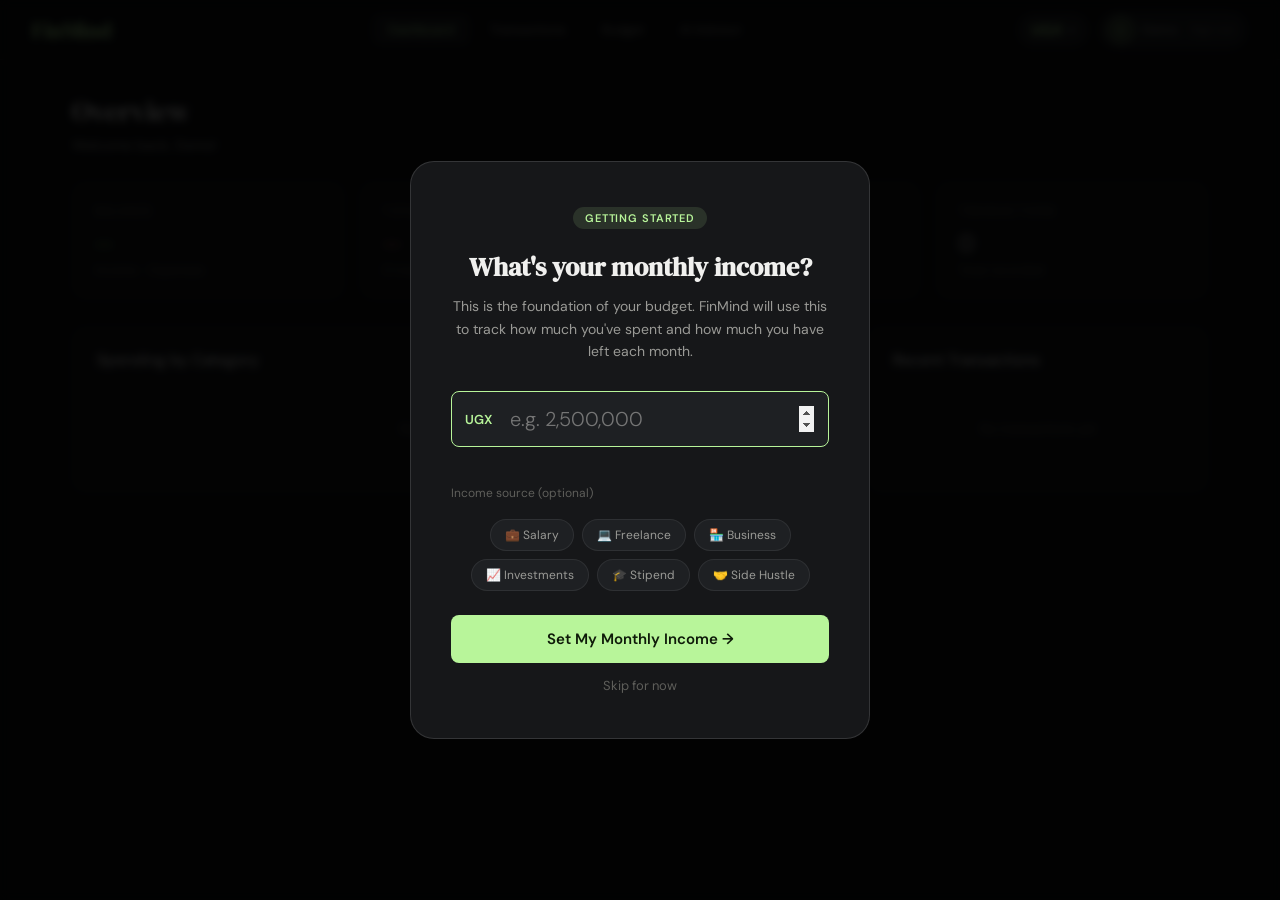
==== commit a89e1a6f: "chore: Add environment configuration and project documentation - Add .env.example template for OpenR" ====
--- a/FinMind.html
+++ b/FinMind.html
@@ -11,11 +11,7 @@
 <body>
 
 <!-- ── AUTH ── -->
-<<<<<<< HEAD
 <div id="auth-screen" style="display:none;">
-=======
-<div id="auth-screen">
->>>>>>> e47257cd32d8fe16978f8184b245dd29d1a7e4c9
   <div class="auth-card">
     <h1>FinMind</h1>
     <p>Your AI-powered personal finance advisor</p>
@@ -226,11 +222,7 @@
     <!-- AI -->
     <div class="page" id="page-ai">
       <div class="page-title">AI Advisor</div>
-<<<<<<< HEAD
       <div class="page-sub">Personalized financial advice powered by NVIDIA Nemotron AI</div>
-=======
-      <div class="page-sub">Personalized financial advice powered by Claude AI</div>
->>>>>>> e47257cd32d8fe16978f8184b245dd29d1a7e4c9
       <div class="chat-layout">
         <div class="chat-main">
           <div class="chat-messages" id="chat-messages">
@@ -265,6 +257,7 @@
     </div>
   </main>
 </div>
+<script src="config.js"></script>
 <script src="FinMind.js"></script>
 </body>
 </html>
--- a/FinMind.css
+++ b/FinMind.css
@@ -1,4 +1,3 @@
-<<<<<<< HEAD
 :root{
   --bg:#0e0f11;--bg2:#161719;--bg3:#1e2023;
   --border:rgba(255,255,255,0.07);--border2:rgba(255,255,255,0.13);
@@ -203,210 +202,4 @@
 .typing-dot{display:inline-block;width:6px;height:6px;background:var(--text3);border-radius:50%;animation:blink 1s infinite;}
 .typing-dot:nth-child(2){animation-delay:.2s;}
 .typing-dot:nth-child(3){animation-delay:.4s;}
-=======
-:root{
-  --bg:#0e0f11;--bg2:#161719;--bg3:#1e2023;
-  --border:rgba(255,255,255,0.07);--border2:rgba(255,255,255,0.13);
-  --text:#f0f0ee;--text2:#9a9a96;--text3:#5e5e5a;
-  --accent:#b8f59a;--accent2:#7ee35a;--accent-dim:rgba(184,245,154,0.12);
-  --danger:#f97066;--danger-dim:rgba(249,112,102,0.12);
-  --warn:#fbbf24;--info:#7eb8f7;--radius:14px;--radius-sm:8px;
-}
-*{box-sizing:border-box;margin:0;padding:0;}
-body{font-family:'DM Sans',sans-serif;background:var(--bg);color:var(--text);min-height:100vh;}
-
-/* ── AUTH ── */
-#auth-screen{min-height:100vh;display:flex;align-items:center;justify-content:center;background:radial-gradient(ellipse 80% 60% at 50% 0%,rgba(184,245,154,0.08) 0%,transparent 70%);}
-.auth-card{width:420px;background:var(--bg2);border:1px solid var(--border2);border-radius:22px;padding:48px 40px;text-align:center;}
-.auth-card h1{font-family:'DM Serif Display',serif;font-size:32px;margin-bottom:6px;}
-.auth-card>p{color:var(--text2);font-size:14px;margin-bottom:32px;}
-.tab-row{display:flex;background:var(--bg3);border-radius:var(--radius-sm);padding:3px;margin-bottom:28px;}
-.tab-btn{flex:1;padding:8px;border:none;background:transparent;color:var(--text2);font-family:inherit;font-size:14px;border-radius:6px;cursor:pointer;transition:all .2s;}
-.tab-btn.active{background:var(--bg2);color:var(--text);font-weight:500;}
-.field{margin-bottom:14px;text-align:left;}
-.field label{display:block;font-size:12px;color:var(--text2);margin-bottom:6px;font-weight:500;letter-spacing:.03em;}
-.field input{width:100%;background:var(--bg3);border:1px solid var(--border2);border-radius:var(--radius-sm);color:var(--text);font-family:inherit;font-size:14px;padding:10px 14px;outline:none;transition:border-color .2s;}
-.field input:focus{border-color:var(--accent);}
-.btn-primary{width:100%;padding:12px;background:var(--accent);color:#0e1a09;font-family:inherit;font-size:14px;font-weight:600;border:none;border-radius:var(--radius-sm);cursor:pointer;transition:opacity .2s;margin-top:4px;}
-.btn-primary:hover{opacity:.88;}
-.auth-msg{margin-top:12px;font-size:13px;color:var(--danger);min-height:18px;}
-
-/* ── INCOME SETUP OVERLAY ── */
-#income-setup{display:none;position:fixed;inset:0;background:rgba(0,0,0,0.85);z-index:2000;align-items:center;justify-content:center;backdrop-filter:blur(4px);}
-#income-setup.open{display:flex;}
-.setup-card{width:460px;background:var(--bg2);border:1px solid var(--border2);border-radius:24px;padding:44px 40px;text-align:center;}
-.setup-card .step-tag{display:inline-block;background:var(--accent-dim);color:var(--accent);font-size:11px;font-weight:600;letter-spacing:.08em;padding:4px 12px;border-radius:20px;margin-bottom:20px;}
-.setup-card h2{font-family:'DM Serif Display',serif;font-size:26px;margin-bottom:10px;}
-.setup-card .sub{color:var(--text2);font-size:14px;line-height:1.6;margin-bottom:28px;}
-.income-input-wrap{position:relative;margin-bottom:10px;}
-.income-currency-tag{position:absolute;left:14px;top:50%;transform:translateY(-50%);font-size:13px;font-weight:600;color:var(--accent);pointer-events:none;}
-.income-input-wrap input{width:100%;background:var(--bg3);border:1px solid var(--border2);border-radius:var(--radius-sm);color:var(--text);font-family:'DM Sans',sans-serif;font-size:20px;font-weight:300;padding:14px 14px 14px 58px;outline:none;transition:border-color .2s;}
-.income-input-wrap input:focus{border-color:var(--accent);}
-.income-sources{display:flex;flex-wrap:wrap;gap:8px;justify-content:center;margin:18px 0 24px;}
-.src-chip{padding:7px 14px;background:var(--bg3);border:1px solid var(--border);border-radius:20px;font-size:12px;color:var(--text2);cursor:pointer;transition:all .2s;}
-.src-chip.active{background:var(--accent-dim);border-color:var(--accent);color:var(--accent);}
-.setup-note{font-size:12px;color:var(--text3);margin-bottom:20px;}
-.btn-setup{width:100%;padding:14px;background:var(--accent);color:#0e1a09;font-family:inherit;font-size:15px;font-weight:600;border:none;border-radius:var(--radius-sm);cursor:pointer;transition:opacity .2s;}
-.btn-setup:hover{opacity:.88;}
-.btn-skip{background:none;border:none;color:var(--text3);font-family:inherit;font-size:13px;cursor:pointer;margin-top:14px;display:block;width:100%;transition:color .2s;}
-.btn-skip:hover{color:var(--text2);}
-.setup-err{font-size:13px;color:var(--danger);margin-bottom:10px;min-height:18px;}
-
-/* ── APP SHELL ── */
-#app{display:none;flex-direction:column;min-height:100vh;}
-header{display:flex;align-items:center;justify-content:space-between;padding:0 32px;height:60px;border-bottom:1px solid var(--border);background:var(--bg);position:sticky;top:0;z-index:100;}
-.logo{font-family:'DM Serif Display',serif;font-size:22px;color:var(--accent);}
-.nav{display:flex;gap:4px;}
-.nav-btn{padding:7px 16px;border-radius:var(--radius-sm);border:none;background:transparent;color:var(--text2);font-family:inherit;font-size:13px;cursor:pointer;transition:all .2s;}
-.nav-btn.active,.nav-btn:hover{background:var(--bg3);color:var(--text);}
-.nav-btn.active{color:var(--accent);}
-.header-right{display:flex;align-items:center;gap:10px;}
-.currency-badge{display:flex;align-items:center;gap:6px;background:var(--bg3);border:1px solid var(--border2);border-radius:20px;padding:5px 12px;cursor:pointer;transition:all .2s;font-size:13px;color:var(--text2);}
-.currency-badge:hover{border-color:var(--accent);color:var(--accent);}
-.currency-badge .sym{font-size:15px;font-weight:600;color:var(--accent);}
-.user-pill{display:flex;align-items:center;gap:8px;background:var(--bg3);border-radius:20px;padding:6px 14px 6px 10px;}
-.avatar{width:26px;height:26px;border-radius:50%;background:var(--accent-dim);border:1px solid var(--accent);display:flex;align-items:center;justify-content:center;font-size:11px;font-weight:600;color:var(--accent);}
-.user-name{font-size:13px;color:var(--text2);}
-#logout-btn{background:none;border:none;color:var(--text3);font-size:12px;cursor:pointer;margin-left:4px;transition:color .2s;}
-#logout-btn:hover{color:var(--danger);}
-main{flex:1;padding:32px;max-width:1200px;margin:0 auto;width:100%;}
-
-/* ── MODALS ── */
-.modal-overlay{display:none;position:fixed;inset:0;background:rgba(0,0,0,0.7);z-index:1000;align-items:center;justify-content:center;}
-.modal-overlay.open{display:flex;}
-.modal{background:var(--bg2);border:1px solid var(--border2);border-radius:20px;width:480px;max-height:80vh;display:flex;flex-direction:column;overflow:hidden;}
-.modal-head{padding:22px 24px 16px;border-bottom:1px solid var(--border);}
-.modal-head h2{font-size:18px;font-weight:500;margin-bottom:4px;}
-.modal-head p{font-size:13px;color:var(--text2);}
-.modal-search{padding:14px 20px;border-bottom:1px solid var(--border);}
-.modal-search input{width:100%;background:var(--bg3);border:1px solid var(--border2);border-radius:var(--radius-sm);color:var(--text);font-family:inherit;font-size:14px;padding:9px 14px;outline:none;}
-.modal-search input:focus{border-color:var(--accent);}
-.currency-list{overflow-y:auto;flex:1;padding:8px;}
-.currency-opt{display:flex;align-items:center;gap:12px;padding:11px 14px;border-radius:var(--radius-sm);cursor:pointer;transition:background .15s;}
-.currency-opt:hover{background:var(--bg3);}
-.currency-opt.selected{background:var(--accent-dim);border:1px solid rgba(184,245,154,0.25);}
-.c-sym{width:40px;text-align:center;font-size:16px;flex-shrink:0;}
-.c-info{flex:1;}
-.c-code{font-size:13px;font-weight:500;color:var(--text);}
-.c-name{font-size:12px;color:var(--text3);}
-.c-check{color:var(--accent);font-size:16px;opacity:0;}
-.currency-opt.selected .c-check{opacity:1;}
-.modal-foot{padding:16px 20px;border-top:1px solid var(--border);display:flex;justify-content:flex-end;gap:10px;}
-.btn-cancel{background:transparent;border:1px solid var(--border2);color:var(--text2);font-family:inherit;font-size:13px;padding:9px 20px;border-radius:var(--radius-sm);cursor:pointer;}
-.btn-save{background:var(--accent);color:#0e1a09;border:none;font-family:inherit;font-size:13px;font-weight:600;padding:9px 22px;border-radius:var(--radius-sm);cursor:pointer;}
-::-webkit-scrollbar{width:5px;}
-::-webkit-scrollbar-track{background:transparent;}
-::-webkit-scrollbar-thumb{background:var(--bg3);border-radius:3px;}
-
-/* ── PAGES ── */
-.page{display:none;}
-.page.active{display:block;}
-.page-title{font-family:'DM Serif Display',serif;font-size:28px;margin-bottom:6px;}
-.page-sub{color:var(--text2);font-size:14px;margin-bottom:28px;}
-
-/* ── INCOME BANNER ── */
-.income-banner{background:var(--bg2);border:1px solid var(--border);border-radius:var(--radius);padding:18px 24px;margin-bottom:20px;display:flex;align-items:center;justify-content:space-between;gap:16px;}
-.income-banner-left{display:flex;align-items:center;gap:14px;}
-.income-icon{width:42px;height:42px;border-radius:10px;background:var(--accent-dim);display:flex;align-items:center;justify-content:center;font-size:20px;flex-shrink:0;}
-.income-label{font-size:12px;color:var(--text3);text-transform:uppercase;letter-spacing:.06em;margin-bottom:3px;}
-.income-value{font-size:22px;font-weight:300;color:var(--accent2);}
-.income-source-tag{display:inline-block;background:var(--bg3);border-radius:20px;font-size:11px;color:var(--text3);padding:2px 10px;margin-top:4px;}
-.income-banner-right{display:flex;align-items:center;gap:10px;flex-shrink:0;}
-.income-remaining{text-align:right;}
-.income-remaining-label{font-size:11px;color:var(--text3);margin-bottom:2px;}
-.income-remaining-val{font-size:18px;font-weight:400;}
-.income-remaining-val.ok{color:var(--accent2);}
-.income-remaining-val.warn{color:var(--warn);}
-.income-remaining-val.danger{color:var(--danger);}
-.edit-income-btn{background:var(--bg3);border:1px solid var(--border2);color:var(--text2);font-family:inherit;font-size:12px;padding:7px 14px;border-radius:var(--radius-sm);cursor:pointer;transition:all .2s;white-space:nowrap;}
-.edit-income-btn:hover{border-color:var(--accent);color:var(--accent);}
-.no-income-banner{background:var(--accent-dim);border:1px solid rgba(184,245,154,0.25);border-radius:var(--radius);padding:16px 22px;margin-bottom:20px;display:flex;align-items:center;justify-content:space-between;}
-.no-income-banner p{font-size:14px;color:var(--accent);}
-.no-income-banner button{background:var(--accent);color:#0e1a09;border:none;font-family:inherit;font-size:13px;font-weight:600;padding:8px 18px;border-radius:var(--radius-sm);cursor:pointer;}
-
-/* ── STATS ── */
-.stats-grid{display:grid;grid-template-columns:repeat(4,1fr);gap:16px;margin-bottom:28px;}
-.stat-card{background:var(--bg2);border:1px solid var(--border);border-radius:var(--radius);padding:20px 22px;}
-.stat-label{font-size:12px;color:var(--text3);text-transform:uppercase;letter-spacing:.06em;margin-bottom:10px;}
-.stat-value{font-size:22px;font-weight:300;color:var(--text);}
-.stat-value.green{color:var(--accent2);}
-.stat-value.red{color:var(--danger);}
-.stat-value.yellow{color:var(--warn);}
-.stat-change{font-size:12px;color:var(--text3);margin-top:4px;}
-.two-col{display:grid;grid-template-columns:1fr 340px;gap:20px;}
-.card{background:var(--bg2);border:1px solid var(--border);border-radius:var(--radius);padding:22px 24px;}
-.card-title{font-size:15px;font-weight:500;margin-bottom:18px;}
-.bar-chart{display:flex;flex-direction:column;gap:10px;}
-.bar-row{display:flex;align-items:center;gap:10px;}
-.bar-row .label{width:90px;color:var(--text2);text-align:right;flex-shrink:0;font-size:12px;}
-.bar-track{flex:1;background:var(--bg3);border-radius:4px;height:8px;overflow:hidden;}
-.bar-fill{height:100%;border-radius:4px;transition:width .6s ease;}
-.bar-row .amt{width:110px;text-align:right;color:var(--text2);font-size:12px;flex-shrink:0;}
-.txn-list{display:flex;flex-direction:column;gap:8px;}
-.txn-item{display:flex;align-items:center;gap:12px;padding:10px 12px;background:var(--bg3);border-radius:var(--radius-sm);}
-.txn-icon{width:34px;height:34px;border-radius:8px;display:flex;align-items:center;justify-content:center;font-size:16px;flex-shrink:0;}
-.txn-info{flex:1;min-width:0;}
-.txn-name{font-size:13px;font-weight:500;white-space:nowrap;overflow:hidden;text-overflow:ellipsis;}
-.txn-date{font-size:11px;color:var(--text3);}
-.txn-amount{font-size:14px;font-weight:500;flex-shrink:0;}
-.txn-amount.inc{color:var(--accent2);}
-.txn-amount.exp{color:var(--danger);}
-.empty-state{text-align:center;color:var(--text3);font-size:13px;padding:32px 0;}
-
-/* ── TRANSACTIONS ── */
-.txn-form-card{background:var(--bg2);border:1px solid var(--border);border-radius:var(--radius);padding:24px;margin-bottom:24px;}
-.form-row{display:grid;grid-template-columns:1fr 1fr 1fr 1fr auto;gap:12px;align-items:end;}
-.form-group label{display:block;font-size:12px;color:var(--text2);margin-bottom:6px;font-weight:500;}
-.form-group input,.form-group select{width:100%;background:var(--bg3);border:1px solid var(--border2);border-radius:var(--radius-sm);color:var(--text);font-family:inherit;font-size:13px;padding:9px 12px;outline:none;transition:border-color .2s;}
-.form-group input:focus,.form-group select:focus{border-color:var(--accent);}
-.form-group select option{background:var(--bg3);}
-.btn-add{background:var(--accent);color:#0e1a09;border:none;border-radius:var(--radius-sm);font-family:inherit;font-size:13px;font-weight:600;padding:10px 20px;cursor:pointer;white-space:nowrap;}
-.filter-row{display:flex;gap:10px;margin-bottom:16px;flex-wrap:wrap;align-items:center;}
-.filter-chip{padding:6px 14px;background:var(--bg3);border:1px solid var(--border);border-radius:20px;font-size:12px;color:var(--text2);cursor:pointer;transition:all .2s;}
-.filter-chip.active{background:var(--accent-dim);border-color:var(--accent);color:var(--accent);}
-.txn-table{width:100%;border-collapse:collapse;}
-.txn-table th{font-size:11px;color:var(--text3);text-transform:uppercase;letter-spacing:.06em;padding:0 14px 12px;text-align:left;border-bottom:1px solid var(--border);}
-.txn-table td{padding:12px 14px;font-size:13px;border-bottom:1px solid var(--border);color:var(--text);}
-.txn-table tr:last-child td{border-bottom:none;}
-.txn-table tr:hover td{background:var(--bg3);}
-.badge{display:inline-block;padding:3px 10px;border-radius:20px;font-size:11px;font-weight:500;}
-.badge.income{background:var(--accent-dim);color:var(--accent2);}
-.badge.expense{background:var(--danger-dim);color:var(--danger);}
-.del-btn{background:none;border:none;color:var(--text3);cursor:pointer;font-size:16px;transition:color .2s;padding:2px 6px;}
-.del-btn:hover{color:var(--danger);}
-
-/* ── BUDGET ── */
-.budget-grid{display:grid;grid-template-columns:repeat(3,1fr);gap:16px;margin-bottom:24px;}
-.budget-card{background:var(--bg2);border:1px solid var(--border);border-radius:var(--radius);padding:20px;}
-.budget-cat{font-size:14px;font-weight:500;margin-bottom:4px;}
-.budget-nums{font-size:12px;color:var(--text3);margin-bottom:10px;}
-.progress-track{width:100%;height:6px;background:var(--bg3);border-radius:3px;overflow:hidden;margin-bottom:6px;}
-.progress-fill{height:100%;border-radius:3px;transition:width .5s ease;}
-.progress-pct{font-size:11px;color:var(--text3);}
-
-/* ── AI CHAT ── */
-.chat-layout{display:grid;grid-template-columns:1fr 280px;gap:20px;height:calc(100vh - 200px);}
-.chat-main{display:flex;flex-direction:column;background:var(--bg2);border:1px solid var(--border);border-radius:var(--radius);overflow:hidden;}
-.chat-messages{flex:1;overflow-y:auto;padding:24px;display:flex;flex-direction:column;gap:16px;}
-.msg{max-width:85%;}
-.msg.user{align-self:flex-end;}
-.msg.ai{align-self:flex-start;}
-.msg-bubble{padding:12px 16px;border-radius:14px;font-size:14px;line-height:1.6;}
-.msg.user .msg-bubble{background:var(--accent-dim);border:1px solid rgba(184,245,154,0.2);border-bottom-right-radius:4px;}
-.msg.ai .msg-bubble{background:var(--bg3);border:1px solid var(--border);border-bottom-left-radius:4px;}
-.msg-time{font-size:10px;color:var(--text3);margin-top:4px;text-align:right;}
-.msg.ai .msg-time{text-align:left;}
-.chat-input-row{display:flex;gap:10px;padding:16px 20px;border-top:1px solid var(--border);}
-.chat-input-row input{flex:1;background:var(--bg3);border:1px solid var(--border2);border-radius:var(--radius-sm);color:var(--text);font-family:inherit;font-size:14px;padding:10px 14px;outline:none;}
-.chat-input-row input:focus{border-color:var(--accent);}
-.send-btn{background:var(--accent);color:#0e1a09;border:none;border-radius:var(--radius-sm);font-family:inherit;font-size:13px;font-weight:600;padding:10px 18px;cursor:pointer;}
-.send-btn:disabled{opacity:.4;cursor:not-allowed;}
-.chat-sidebar{display:flex;flex-direction:column;gap:14px;}
-.quick-btns{display:flex;flex-direction:column;gap:8px;}
-.quick-btn{background:var(--bg2);border:1px solid var(--border);border-radius:var(--radius-sm);color:var(--text2);font-family:inherit;font-size:12px;padding:10px 12px;cursor:pointer;text-align:left;transition:all .2s;line-height:1.4;}
-.quick-btn:hover{border-color:var(--accent);color:var(--accent);background:var(--accent-dim);}
-.typing-dot{display:inline-block;width:6px;height:6px;background:var(--text3);border-radius:50%;animation:blink 1s infinite;}
-.typing-dot:nth-child(2){animation-delay:.2s;}
-.typing-dot:nth-child(3){animation-delay:.4s;}
->>>>>>> e47257cd32d8fe16978f8184b245dd29d1a7e4c9
-@keyframes blink{0%,80%,100%{opacity:.2}40%{opacity:1}}+@keyframes blink{0%,80%,100%{opacity:.2}40%{opacity:1}}
